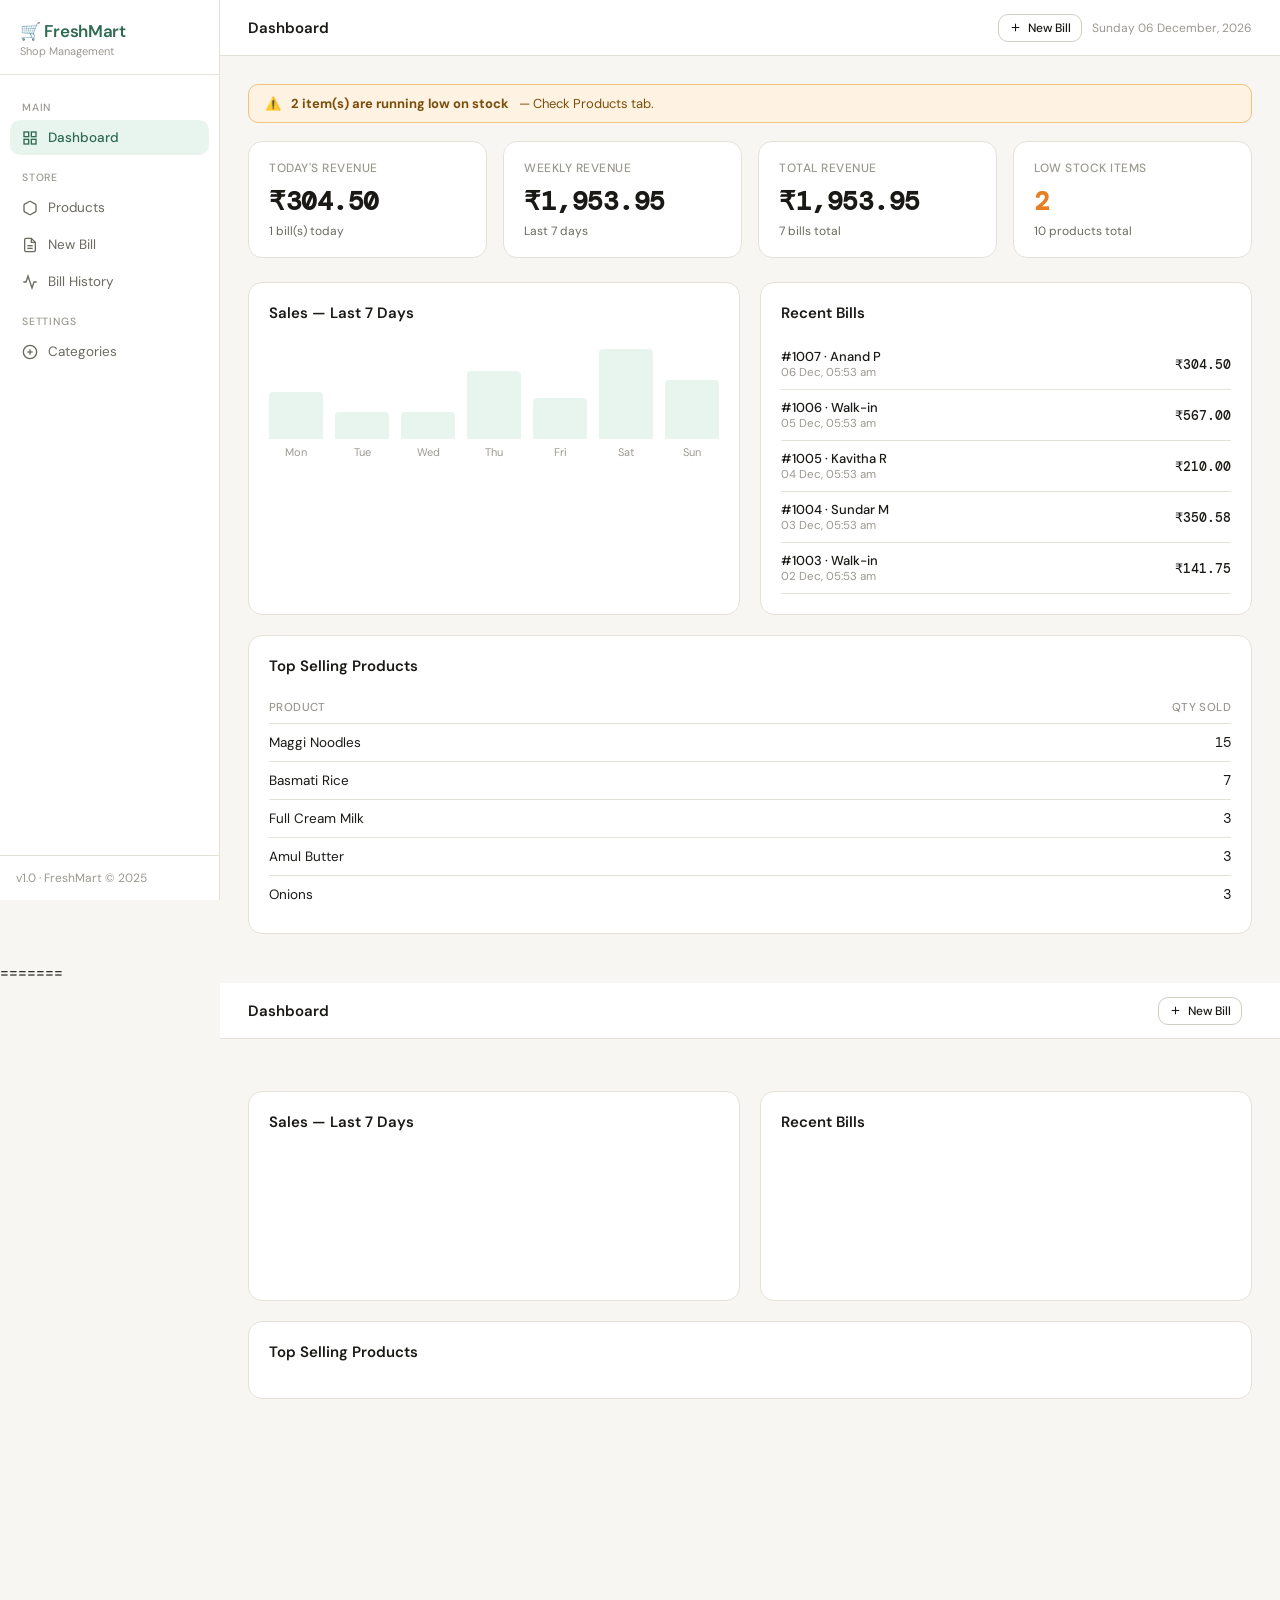
==== index.html @ 834dadc2 "change" ====
<!DOCTYPE html>
<html lang="en">
<head>

  <meta charset="UTF-8">
  <meta name="viewport" content="width=device-width, initial-scale=1.0">
  <title>FreshMart — Shop Manager</title>
  <link
    href="https://fonts.googleapis.com/css2?family=DM+Sans:wght@300;400;500;600&family=DM+Mono:wght@400;500&display=swap"
    rel="stylesheet">
  <link rel="stylesheet" href="style.css">
</head>

<body>
  <div class="app">

    <!-- SIDEBAR -->
    <aside class="sidebar">
      <div class="logo">
        <div class="logo-text">🛒 FreshMart</div>
        <div class="logo-sub">Shop Management</div>
      </div>
      <nav class="nav">
        <div class="nav-section">Main</div>
        <div class="nav-item active" onclick="navigate('dashboard')">
          <svg viewBox="0 0 24 24" fill="none" stroke="currentColor" stroke-width="2">
            <rect x="3" y="3" width="7" height="7" />
            <rect x="14" y="3" width="7" height="7" />
            <rect x="3" y="14" width="7" height="7" />
            <rect x="14" y="14" width="7" height="7" />
          </svg>
          Modified-Dashboard
        </div>
        <div class="nav-section">Store</div>
        <div class="nav-item" onclick="navigate('products')">
          <svg viewBox="0 0 24 24" fill="none" stroke="currentColor" stroke-width="2">
            <path
              d="M21 16V8a2 2 0 0 0-1-1.73l-7-4a2 2 0 0 0-2 0l-7 4A2 2 0 0 0 3 8v8a2 2 0 0 0 1 1.73l7 4a2 2 0 0 0 2 0l7-4A2 2 0 0 0 21 16z" />
          </svg>
          Products
          <span class="nav-badge" id="low-stock-count" style="display:none"></span>
        </div>
        <div class="nav-item" onclick="navigate('billing')">
          <svg viewBox="0 0 24 24" fill="none" stroke="currentColor" stroke-width="2">
            <path d="M14 2H6a2 2 0 0 0-2 2v16a2 2 0 0 0 2 2h12a2 2 0 0 0 2-2V8z" />
            <polyline points="14 2 14 8 20 8" />
            <line x1="16" y1="13" x2="8" y2="13" />
            <line x1="16" y1="17" x2="8" y2="17" />
          </svg>
          New Bill
        </div>
        <div class="nav-item" onclick="navigate('bills')">
          <svg viewBox="0 0 24 24" fill="none" stroke="currentColor" stroke-width="2">
            <polyline points="22 12 18 12 15 21 9 3 6 12 2 12" />
          </svg>
          Bill History
        </div>
        <div class="nav-section">Settings</div>
        <div class="nav-item" onclick="navigate('categories')">
          <svg viewBox="0 0 24 24" fill="none" stroke="currentColor" stroke-width="2">
            <circle cx="12" cy="12" r="10" />
            <line x1="12" y1="8" x2="12" y2="16" />
            <line x1="8" y1="12" x2="16" y2="12" />
          </svg>
          Categories
        </div>
      </nav>
      <div class="sidebar-footer">v1.0 · FreshMart &copy; 2025</div>
    </aside>

    <!-- MAIN -->
    <div class="main">
      <div class="topbar">
        <div class="topbar-title" id="page-title">Dashboard</div>
        <div class="topbar-actions">
          <button class="btn btn-outline btn-sm" onclick="navigate('billing')">
            <svg viewBox="0 0 24 24" fill="none" stroke="currentColor" stroke-width="2" style="width:13px;height:13px">
              <line x1="12" y1="5" x2="12" y2="19" />
              <line x1="5" y1="12" x2="19" y2="12" />
            </svg>
            New Bill
          </button>
          <span id="topbar-date" style="font-size:12px;color:var(--text3)"></span>
        </div>
      </div>

      <div class="content">

        <!-- DASHBOARD PAGE -->
        <div class="page active" id="page-dashboard">
          <div id="low-stock-alert" class="alert-bar" style="display:none">
            ⚠️ <strong id="low-stock-msg"></strong> — Check Products tab.
          </div>
          <div class="stats-grid" id="dashboard-stats"></div>
          <div class="two-col">
            <div class="card">
              <div class="section-header"><span class="section-title">Sales — Last 7 Days</span></div>
              <div class="bar-chart" id="sales-chart"></div>
              <div style="display:flex;gap:12px;margin-top:12px;flex-wrap:wrap" id="chart-labels"></div>
            </div>
            <div class="card">
              <div class="section-header"><span class="section-title">Recent Bills</span></div>
              <div id="recent-bills-list"></div>
            </div>
          </div>
          <div style="margin-top:20px">
            <div class="card">
              <div class="section-header"><span class="section-title">Top Selling Products</span></div>
              <div id="top-products-list"></div>
            </div>
          </div>
        </div>

        <!-- PRODUCTS PAGE -->
        <div class="page" id="page-products">
          <div class="section-header">
            <div style="display:flex;gap:10px;align-items:center;flex-wrap:wrap">
              <div class="search-bar">
                <svg class="search-icon" width="14" height="14" viewBox="0 0 24 24" fill="none" stroke="currentColor"
                  stroke-width="2">
                  <circle cx="11" cy="11" r="8" />
                  <line x1="21" y1="21" x2="16.65" y2="16.65" />
                </svg>
                <input class="form-input" style="width:220px;padding-left:34px" id="product-search"
                  placeholder="Search products…" oninput="renderProducts()">
              </div>
              <select class="form-input" style="width:160px" id="category-filter" onchange="renderProducts()">
                <option value="">All Categories</option>
              </select>
            </div>
            <button class="btn btn-primary" onclick="openModal('product-modal')">
              <svg viewBox="0 0 24 24" fill="none" stroke="currentColor" stroke-width="2">
                <line x1="12" y1="5" x2="12" y2="19" />
                <line x1="5" y1="12" x2="19" y2="12" />
              </svg>
              Add Product
            </button>
          </div>
          <div class="card" style="padding:0">
            <div class="table-wrap">
              <table>
                <thead>
                  <tr>
                    <th>Product</th>
                    <th>Category</th>
                    <th>Price</th>
                    <th>Stock</th>
                    <th>Unit</th>
                    <th>Status</th>
                    <th>Actions</th>
                  </tr>
                </thead>
                <tbody id="products-table"></tbody>
              </table>
            </div>
          </div>
        </div>

        <!-- BILLING PAGE -->
        <div class="page" id="page-billing">
          <div class="two-col" style="align-items:start">
            <div>
              <div class="card" style="margin-bottom:16px">
                <div class="section-title" style="margin-bottom:14px">Customer Info</div>
                <div class="form-row">
                  <div class="form-group">
                    <label class="form-label">Customer Name</label>
                    <input class="form-input" id="bill-customer" placeholder="Walk-in customer">
                  </div>
                  <div class="form-group">
                    <label class="form-label">Phone (optional)</label>
                    <input class="form-input" id="bill-phone" placeholder="9XXXXXXXXX">
                  </div>
                </div>
              </div>
              <div class="card">
                <div class="section-title" style="margin-bottom:14px">Add Items</div>
                <div class="form-row" style="margin-bottom:12px">
                  <div class="form-group" style="margin-bottom:0">
                    <label class="form-label">Product</label>
                    <select class="form-input" id="bill-product" onchange="setBillQtyMax()">
                      <option value="">Select product…</option>
                    </select>
                  </div>
                  <div class="form-group" style="margin-bottom:0">
                    <label class="form-label">Qty</label>
                    <input class="form-input" id="bill-qty" type="number" min="1" value="1">
                  </div>
                </div>
                <button class="btn btn-outline" style="width:100%" onclick="addBillItem()">+ Add to Bill</button>
              </div>
            </div>
            <div class="card" style="position:sticky;top:76px">
              <div class="section-title" style="margin-bottom:14px">Bill Summary</div>
              <div id="bill-items-list">
                <div class="empty-state" style="padding:20px">
                  <div>No items added yet</div>
                </div>
              </div>
              <div id="bill-totals" style="display:none">
                <div class="bill-total-row"><span>Subtotal</span><span id="bill-subtotal"
                    style="font-family:var(--mono)"></span></div>
                <div class="bill-total-row" style="align-items:center">
                  <span>Discount (%)</span>
                  <input type="number" class="form-input" id="bill-discount" style="width:80px;text-align:right"
                    value="0" min="0" max="100" oninput="updateBillTotals()">
                </div>
                <div class="bill-total-row"><span>Tax (GST 5%)</span><span id="bill-tax"
                    style="font-family:var(--mono)"></span></div>
                <div class="bill-total-row grand"><span>Total</span><span id="bill-grand"
                    style="font-family:var(--mono)"></span></div>
                <div style="display:flex;gap:10px;margin-top:16px">
                  <button class="btn btn-outline" style="flex:1" onclick="clearBill()">Clear</button>
                  <button class="btn btn-primary" style="flex:1" onclick="generateBill()">Generate Bill</button>
                </div>
              </div>
            </div>
          </div>
        </div>

        <!-- BILLS HISTORY PAGE -->
        <div class="page" id="page-bills">
          <div class="section-header">
            <div style="display:flex;gap:10px;align-items:center;flex-wrap:wrap">
              <div class="search-bar">
                <svg class="search-icon" width="14" height="14" viewBox="0 0 24 24" fill="none" stroke="currentColor"
                  stroke-width="2">
                  <circle cx="11" cy="11" r="8" />
                  <line x1="21" y1="21" x2="16.65" y2="16.65" />
                </svg>
                <input class="form-input" style="width:220px;padding-left:34px" id="bill-search"
                  placeholder="Search bills…" oninput="renderBills()">
              </div>
            </div>
            <span id="bills-total-display" style="font-size:13px;color:var(--text2)"></span>
          </div>
          <div class="card" style="padding:0">
            <div class="table-wrap">
              <table>
                <thead>
                  <tr>
                    <th>Bill #</th>
                    <th>Date</th>
                    <th>Customer</th>
                    <th>Items</th>
                    <th>Total</th>
                    <th>Actions</th>
                  </tr>
                </thead>
                <tbody id="bills-table"></tbody>
              </table>
            </div>
          </div>
        </div>

        <!-- CATEGORIES PAGE -->
        <div class="page" id="page-categories">
          <div class="section-header">
            <span class="section-title">Manage Categories</span>
            <button class="btn btn-primary" onclick="openModal('category-modal')">
              <svg viewBox="0 0 24 24" fill="none" stroke="currentColor" stroke-width="2">
                <line x1="12" y1="5" x2="12" y2="19" />
                <line x1="5" y1="12" x2="19" y2="12" />
              </svg>
              Add Category
            </button>
          </div>
          <div class="card" style="padding:0">
            <div class="table-wrap">
              <table>
                <thead>
                  <tr>
                    <th>Category Name</th>
                    <th>Products</th>
                    <th>Actions</th>
                  </tr>
                </thead>
                <tbody id="categories-table"></tbody>
              </table>
            </div>
          </div>
        </div>

      </div><!-- /content -->
    </div><!-- /main -->
  </div><!-- /app -->

  <!-- PRODUCT MODAL -->
  <div class="modal-overlay" id="product-modal">
    <div class="modal">
      <div class="modal-header">
        <div class="modal-title" id="product-modal-title">Add Product</div>
        <button class="modal-close" onclick="closeModal('product-modal')">&times;</button>
      </div>
      <div class="form-row">
        <div class="form-group">
          <label class="form-label">Product Name *</label>
          <input class="form-input" id="p-name" placeholder="e.g. Basmati Rice">
        </div>
        <div class="form-group">
          <label class="form-label">Category *</label>
          <select class="form-input" id="p-cat">
            <option value="">Select…</option>
          </select>
        </div>
      </div>
      <div class="form-row-3">
        <div class="form-group">
          <label class="form-label">Price (₹) *</label>
          <input class="form-input" id="p-price" type="number" min="0" step="0.01" placeholder="0.00">
        </div>
        <div class="form-group">
          <label class="form-label">Stock Qty *</label>
          <input class="form-input" id="p-stock" type="number" min="0" placeholder="0">
        </div>
        <div class="form-group">
          <label class="form-label">Unit</label>
          <select class="form-input" id="p-unit">
            <option>kg</option>
            <option>g</option>
            <option>L</option>
            <option>ml</option>
            <option>pcs</option>
            <option>pack</option>
            <option>dozen</option>
            <option>box</option>
          </select>
        </div>
      </div>
      <div class="form-row">
        <div class="form-group">
          <label class="form-label">Low Stock Alert (qty)</label>
          <input class="form-input" id="p-lowstock" type="number" min="0" value="5">
        </div>
        <div class="form-group">
          <label class="form-label">Barcode / SKU</label>
          <input class="form-input" id="p-sku" placeholder="optional">
        </div>
      </div>
      <div class="modal-footer">
        <button class="btn btn-outline" onclick="closeModal('product-modal')">Cancel</button>
        <button class="btn btn-primary" onclick="saveProduct()">Save Product</button>
      </div>
    </div>
  </div>

  <!-- CATEGORY MODAL -->
  <div class="modal-overlay" id="category-modal">
    <div class="modal" style="width:380px">
      <div class="modal-header">
        <div class="modal-title">Add Category</div>
        <button class="modal-close" onclick="closeModal('category-modal')">&times;</button>
      </div>
      <div class="form-group">
        <label class="form-label">Category Name *</label>
        <input class="form-input" id="cat-name" placeholder="e.g. Dairy & Eggs">
      </div>
      <div class="modal-footer">
        <button class="btn btn-outline" onclick="closeModal('category-modal')">Cancel</button>
        <button class="btn btn-primary" onclick="saveCategory()">Add Category</button>
      </div>
    </div>
  </div>

  <!-- BILL RECEIPT MODAL -->
  <div class="modal-overlay" id="receipt-modal">
    <div class="modal" style="width:480px">
      <div class="modal-header">
        <div class="modal-title">Bill Generated ✓</div>
        <button class="modal-close" onclick="closeModal('receipt-modal')">&times;</button>
      </div>
      <div id="receipt-content" class="receipt"></div>
      <div class="modal-footer">
        <button class="btn btn-outline" onclick="closeModal('receipt-modal')">Close</button>
        <button class="btn btn-primary" onclick="printBill()">🖨️ Print</button>
      </div>
    </div>
  </div>

  <!-- BILL DETAIL MODAL -->
  <div class="modal-overlay" id="bill-detail-modal">
    <div class="modal" style="width:480px">
      <div class="modal-header">
        <div class="modal-title" id="bill-detail-title">Bill Details</div>
        <button class="modal-close" onclick="closeModal('bill-detail-modal')">&times;</button>
      </div>
      <div id="bill-detail-content" class="receipt"></div>
      <div class="modal-footer">
        <button class="btn btn-outline" onclick="closeModal('bill-detail-modal')">Close</button>
        <button class="btn btn-primary" onclick="printBillDetail()">🖨️ Print</button>
      </div>
    </div>
  </div>

  <!-- TOAST -->
  <div class="toast" id="toast"></div>

  <script src="script.js"></script>
</body>

=======
</head>
<body>
<div class="app">

<!-- SIDEBAR -->
<aside class="sidebar">
  <div class="logo">
    <div class="logo-text">🛒 FreshMart</div>
    <div class="logo-sub">Shop Management</div>
  </div>
  <nav class="nav">
    <div class="nav-section">Main</div>
    <div class="nav-item active" onclick="navigate('dashboard')">
      <svg viewBox="0 0 24 24" fill="none" stroke="currentColor" stroke-width="2"><rect x="3" y="3" width="7" height="7"/><rect x="14" y="3" width="7" height="7"/><rect x="3" y="14" width="7" height="7"/><rect x="14" y="14" width="7" height="7"/></svg>
      Dashboard
    </div>
    <div class="nav-section">Store</div>
    <div class="nav-item" onclick="navigate('products')">
      <svg viewBox="0 0 24 24" fill="none" stroke="currentColor" stroke-width="2"><path d="M21 16V8a2 2 0 0 0-1-1.73l-7-4a2 2 0 0 0-2 0l-7 4A2 2 0 0 0 3 8v8a2 2 0 0 0 1 1.73l7 4a2 2 0 0 0 2 0l7-4A2 2 0 0 0 21 16z"/></svg>
      Products
      <span class="nav-badge" id="low-stock-count" style="display:none"></span>
    </div>
    <div class="nav-item" onclick="navigate('billing')">
      <svg viewBox="0 0 24 24" fill="none" stroke="currentColor" stroke-width="2"><path d="M14 2H6a2 2 0 0 0-2 2v16a2 2 0 0 0 2 2h12a2 2 0 0 0 2-2V8z"/><polyline points="14 2 14 8 20 8"/><line x1="16" y1="13" x2="8" y2="13"/><line x1="16" y1="17" x2="8" y2="17"/></svg>
      New Bill
    </div>
    <div class="nav-item" onclick="navigate('bills')">
      <svg viewBox="0 0 24 24" fill="none" stroke="currentColor" stroke-width="2"><polyline points="22 12 18 12 15 21 9 3 6 12 2 12"/></svg>
      Bill History
    </div>
    <div class="nav-section">Settings</div>
    <div class="nav-item" onclick="navigate('categories')">
      <svg viewBox="0 0 24 24" fill="none" stroke="currentColor" stroke-width="2"><circle cx="12" cy="12" r="10"/><line x1="12" y1="8" x2="12" y2="16"/><line x1="8" y1="12" x2="16" y2="12"/></svg>
      Categories
    </div>
  </nav>
  <div class="sidebar-footer">v1.0 · FreshMart &copy; 2025</div>
</aside>

<!-- MAIN -->
<div class="main">
  <div class="topbar">
    <div class="topbar-title" id="page-title">Dashboard</div>
    <div class="topbar-actions">
      <button class="btn btn-outline btn-sm" onclick="navigate('billing')">
        <svg viewBox="0 0 24 24" fill="none" stroke="currentColor" stroke-width="2" style="width:13px;height:13px"><line x1="12" y1="5" x2="12" y2="19"/><line x1="5" y1="12" x2="19" y2="12"/></svg>
        New Bill
      </button>
      <span id="topbar-date" style="font-size:12px;color:var(--text3)"></span>
    </div>
  </div>

  <div class="content">

    <!-- DASHBOARD PAGE -->
    <div class="page active" id="page-dashboard">
      <div id="low-stock-alert" class="alert-bar" style="display:none">
        ⚠️ <strong id="low-stock-msg"></strong> — Check Products tab.
      </div>
      <div class="stats-grid" id="dashboard-stats"></div>
      <div class="two-col">
        <div class="card">
          <div class="section-header"><span class="section-title">Sales — Last 7 Days</span></div>
          <div class="bar-chart" id="sales-chart"></div>
          <div style="display:flex;gap:12px;margin-top:12px;flex-wrap:wrap" id="chart-labels"></div>
        </div>
        <div class="card">
          <div class="section-header"><span class="section-title">Recent Bills</span></div>
          <div id="recent-bills-list"></div>
        </div>
      </div>
      <div style="margin-top:20px">
        <div class="card">
          <div class="section-header"><span class="section-title">Top Selling Products</span></div>
          <div id="top-products-list"></div>
        </div>
      </div>
    </div>

    <!-- PRODUCTS PAGE -->
    <div class="page" id="page-products">
      <div class="section-header">
        <div style="display:flex;gap:10px;align-items:center;flex-wrap:wrap">
          <div class="search-bar">
            <svg class="search-icon" width="14" height="14" viewBox="0 0 24 24" fill="none" stroke="currentColor" stroke-width="2"><circle cx="11" cy="11" r="8"/><line x1="21" y1="21" x2="16.65" y2="16.65"/></svg>
            <input class="form-input" style="width:220px;padding-left:34px" id="product-search" placeholder="Search products…" oninput="renderProducts()">
          </div>
          <select class="form-input" style="width:160px" id="category-filter" onchange="renderProducts()">
            <option value="">All Categories</option>
          </select>
        </div>
        <button class="btn btn-primary" onclick="openModal('product-modal')">
          <svg viewBox="0 0 24 24" fill="none" stroke="currentColor" stroke-width="2"><line x1="12" y1="5" x2="12" y2="19"/><line x1="5" y1="12" x2="19" y2="12"/></svg>
          Add Product
        </button>
      </div>
      <div class="card" style="padding:0">
        <div class="table-wrap">
          <table>
            <thead><tr>
              <th>Product</th><th>Category</th><th>Price</th><th>Stock</th><th>Unit</th><th>Status</th><th>Actions</th>
            </tr></thead>
            <tbody id="products-table"></tbody>
          </table>
        </div>
      </div>
    </div>

    <!-- BILLING PAGE -->
    <div class="page" id="page-billing">
      <div class="two-col" style="align-items:start">
        <div>
          <div class="card" style="margin-bottom:16px">
            <div class="section-title" style="margin-bottom:14px">Customer Info</div>
            <div class="form-row">
              <div class="form-group">
                <label class="form-label">Customer Name</label>
                <input class="form-input" id="bill-customer" placeholder="Walk-in customer">
              </div>
              <div class="form-group">
                <label class="form-label">Phone (optional)</label>
                <input class="form-input" id="bill-phone" placeholder="9XXXXXXXXX">
              </div>
            </div>
          </div>
          <div class="card">
            <div class="section-title" style="margin-bottom:14px">Add Items</div>
            <div class="form-row" style="margin-bottom:12px">
              <div class="form-group" style="margin-bottom:0">
                <label class="form-label">Product</label>
                <select class="form-input" id="bill-product" onchange="setBillQtyMax()">
                  <option value="">Select product…</option>
                </select>
              </div>
              <div class="form-group" style="margin-bottom:0">
                <label class="form-label">Qty</label>
                <input class="form-input" id="bill-qty" type="number" min="1" value="1">
              </div>
            </div>
            <button class="btn btn-outline" style="width:100%" onclick="addBillItem()">+ Add to Bill</button>
          </div>
        </div>
        <div class="card" style="position:sticky;top:76px">
          <div class="section-title" style="margin-bottom:14px">Bill Summary</div>
          <div id="bill-items-list">
            <div class="empty-state" style="padding:20px">
              <div>No items added yet</div>
            </div>
          </div>
          <div id="bill-totals" style="display:none">
            <div class="bill-total-row"><span>Subtotal</span><span id="bill-subtotal" style="font-family:var(--mono)"></span></div>
            <div class="bill-total-row" style="align-items:center">
              <span>Discount (%)</span>
              <input type="number" class="form-input" id="bill-discount" style="width:80px;text-align:right" value="0" min="0" max="100" oninput="updateBillTotals()">
            </div>
            <div class="bill-total-row"><span>Tax (GST 5%)</span><span id="bill-tax" style="font-family:var(--mono)"></span></div>
            <div class="bill-total-row grand"><span>Total</span><span id="bill-grand" style="font-family:var(--mono)"></span></div>
            <div style="display:flex;gap:10px;margin-top:16px">
              <button class="btn btn-outline" style="flex:1" onclick="clearBill()">Clear</button>
              <button class="btn btn-primary" style="flex:1" onclick="generateBill()">Generate Bill</button>
            </div>
          </div>
        </div>
      </div>
    </div>

    <!-- BILLS HISTORY PAGE -->
    <div class="page" id="page-bills">
      <div class="section-header">
        <div style="display:flex;gap:10px;align-items:center;flex-wrap:wrap">
          <div class="search-bar">
            <svg class="search-icon" width="14" height="14" viewBox="0 0 24 24" fill="none" stroke="currentColor" stroke-width="2"><circle cx="11" cy="11" r="8"/><line x1="21" y1="21" x2="16.65" y2="16.65"/></svg>
            <input class="form-input" style="width:220px;padding-left:34px" id="bill-search" placeholder="Search bills…" oninput="renderBills()">
          </div>
        </div>
        <span id="bills-total-display" style="font-size:13px;color:var(--text2)"></span>
      </div>
      <div class="card" style="padding:0">
        <div class="table-wrap">
          <table>
            <thead><tr>
              <th>Bill #</th><th>Date</th><th>Customer</th><th>Items</th><th>Total</th><th>Actions</th>
            </tr></thead>
            <tbody id="bills-table"></tbody>
          </table>
        </div>
      </div>
    </div>

    <!-- CATEGORIES PAGE -->
    <div class="page" id="page-categories">
      <div class="section-header">
        <span class="section-title">Manage Categories</span>
        <button class="btn btn-primary" onclick="openModal('category-modal')">
          <svg viewBox="0 0 24 24" fill="none" stroke="currentColor" stroke-width="2"><line x1="12" y1="5" x2="12" y2="19"/><line x1="5" y1="12" x2="19" y2="12"/></svg>
          Add Category
        </button>
      </div>
      <div class="card" style="padding:0">
        <div class="table-wrap">
          <table>
            <thead><tr><th>Category Name</th><th>Products</th><th>Actions</th></tr></thead>
            <tbody id="categories-table"></tbody>
          </table>
        </div>
      </div>
    </div>

  </div><!-- /content -->
</div><!-- /main -->
</div><!-- /app -->

<!-- PRODUCT MODAL -->
<div class="modal-overlay" id="product-modal">
  <div class="modal">
    <div class="modal-header">
      <div class="modal-title" id="product-modal-title">Add Product</div>
      <button class="modal-close" onclick="closeModal('product-modal')">&times;</button>
    </div>
    <div class="form-row">
      <div class="form-group">
        <label class="form-label">Product Name *</label>
        <input class="form-input" id="p-name" placeholder="e.g. Basmati Rice">
      </div>
      <div class="form-group">
        <label class="form-label">Category *</label>
        <select class="form-input" id="p-cat"><option value="">Select…</option></select>
      </div>
    </div>
    <div class="form-row-3">
      <div class="form-group">
        <label class="form-label">Price (₹) *</label>
        <input class="form-input" id="p-price" type="number" min="0" step="0.01" placeholder="0.00">
      </div>
      <div class="form-group">
        <label class="form-label">Stock Qty *</label>
        <input class="form-input" id="p-stock" type="number" min="0" placeholder="0">
      </div>
      <div class="form-group">
        <label class="form-label">Unit</label>
        <select class="form-input" id="p-unit">
          <option>kg</option><option>g</option><option>L</option><option>ml</option><option>pcs</option><option>pack</option><option>dozen</option><option>box</option>
        </select>
      </div>
    </div>
    <div class="form-row">
      <div class="form-group">
        <label class="form-label">Low Stock Alert (qty)</label>
        <input class="form-input" id="p-lowstock" type="number" min="0" value="5">
      </div>
      <div class="form-group">
        <label class="form-label">Barcode / SKU</label>
        <input class="form-input" id="p-sku" placeholder="optional">
      </div>
    </div>
    <div class="modal-footer">
      <button class="btn btn-outline" onclick="closeModal('product-modal')">Cancel</button>
      <button class="btn btn-primary" onclick="saveProduct()">Save Product</button>
    </div>
  </div>
</div>

<!-- CATEGORY MODAL -->
<div class="modal-overlay" id="category-modal">
  <div class="modal" style="width:380px">
    <div class="modal-header">
      <div class="modal-title">Add Category</div>
      <button class="modal-close" onclick="closeModal('category-modal')">&times;</button>
    </div>
    <div class="form-group">
      <label class="form-label">Category Name *</label>
      <input class="form-input" id="cat-name" placeholder="e.g. Dairy & Eggs">
    </div>
    <div class="modal-footer">
      <button class="btn btn-outline" onclick="closeModal('category-modal')">Cancel</button>
      <button class="btn btn-primary" onclick="saveCategory()">Add Category</button>
    </div>
  </div>
</div>

<!-- BILL RECEIPT MODAL -->
<div class="modal-overlay" id="receipt-modal">
  <div class="modal" style="width:480px">
    <div class="modal-header">
      <div class="modal-title">Bill Generated ✓</div>
      <button class="modal-close" onclick="closeModal('receipt-modal')">&times;</button>
    </div>
    <div id="receipt-content" class="receipt"></div>
    <div class="modal-footer">
      <button class="btn btn-outline" onclick="closeModal('receipt-modal')">Close</button>
      <button class="btn btn-primary" onclick="printBill()">🖨️ Print</button>
    </div>
  </div>
</div>

<!-- BILL DETAIL MODAL -->
<div class="modal-overlay" id="bill-detail-modal">
  <div class="modal" style="width:480px">
    <div class="modal-header">
      <div class="modal-title" id="bill-detail-title">Bill Details</div>
      <button class="modal-close" onclick="closeModal('bill-detail-modal')">&times;</button>
    </div>
    <div id="bill-detail-content" class="receipt"></div>
    <div class="modal-footer">
      <button class="btn btn-outline" onclick="closeModal('bill-detail-modal')">Close</button>
      <button class="btn btn-primary" onclick="printBillDetail()">🖨️ Print</button>
    </div>
  </div>
</div>

<!-- TOAST -->
<div class="toast" id="toast"></div>
<script src="script.js"></script>
</body>
</html>
---- style.css ----
*,
  *::before,
  *::after {
      box-sizing: border-box;
      margin: 0;
      padding: 0;
  }

  :root {
      --bg: #f7f6f3;
      --surface: #ffffff;
      --surface2: #f0efe9;
      --border: #e4e2d8;
      --border2: #d0cec2;
      --text: #1a1916;
      --text2: #6b6960;
      --text3: #9b9890;
      --accent: #2d6a4f;
      --accent-light: #e8f5ee;
      --accent-hover: #1b4332;
      --danger: #c0392b;
      --danger-light: #fdecea;
      --warn: #e67e22;
      --warn-light: #fef3e2;
      --info: #2471a3;
      --info-light: #eaf4fb;
      --font: 'DM Sans', sans-serif;
      --mono: 'DM Mono', monospace;
      --radius: 10px;
      --radius-lg: 14px;
      --shadow: 0 1px 3px rgba(0, 0, 0, 0.06), 0 1px 2px rgba(0, 0, 0, 0.04);
      --shadow-md: 0 4px 12px rgba(0, 0, 0, 0.08);
  }

  body {
      font-family: var(--font);
      background: var(--bg);
      color: var(--text);
      min-height: 100vh;
  }

  /* LAYOUT */
  .app {
      display: flex;
      min-height: 100vh;
  }

  .sidebar {
      width: 220px;
      background: var(--surface);
      border-right: 1px solid var(--border);
      display: flex;
      flex-direction: column;
      position: fixed;
      top: 0;
      left: 0;
      height: 100vh;
      z-index: 100;
  }

  .main {
      margin-left: 220px;
      flex: 1;
      display: flex;
      flex-direction: column;
      min-height: 100vh;
  }

  /* SIDEBAR */
  .logo {
      padding: 20px 20px 16px;
      border-bottom: 1px solid var(--border);
  }

  .logo-text {
      font-size: 17px;
      font-weight: 600;
      color: var(--accent);
      letter-spacing: -0.3px;
  }

  .logo-sub {
      font-size: 11px;
      color: var(--text3);
      margin-top: 2px;
  }

  .nav {
      padding: 12px 10px;
      flex: 1;
  }

  .nav-item {
      display: flex;
      align-items: center;
      gap: 10px;
      padding: 9px 12px;
      border-radius: var(--radius);
      cursor: pointer;
      font-size: 13.5px;
      color: var(--text2);
      margin-bottom: 2px;
      transition: all 0.15s;
  }

  .nav-item:hover {
      background: var(--bg);
      color: var(--text);
  }

  .nav-item.active {
      background: var(--accent-light);
      color: var(--accent);
      font-weight: 500;
  }

  .nav-item svg {
      width: 16px;
      height: 16px;
      flex-shrink: 0;
  }

  .nav-section {
      font-size: 10.5px;
      text-transform: uppercase;
      letter-spacing: 0.8px;
      color: var(--text3);
      font-weight: 500;
      padding: 14px 12px 6px;
  }

  .sidebar-footer {
      padding: 14px 16px;
      border-top: 1px solid var(--border);
      font-size: 12px;
      color: var(--text3);
  }

  /* TOPBAR */
  .topbar {
      background: var(--surface);
      border-bottom: 1px solid var(--border);
      padding: 0 28px;
      height: 56px;
      display: flex;
      align-items: center;
      justify-content: space-between;
      position: sticky;
      top: 0;
      z-index: 50;
  }

  .topbar-title {
      font-size: 15px;
      font-weight: 600;
  }

  .topbar-actions {
      display: flex;
      align-items: center;
      gap: 10px;
  }

  /* BUTTONS */
  .btn {
      display: inline-flex;
      align-items: center;
      gap: 6px;
      padding: 8px 14px;
      border-radius: var(--radius);
      font-family: var(--font);
      font-size: 13px;
      font-weight: 500;
      cursor: pointer;
      transition: all 0.15s;
      border: 1px solid transparent;
  }

  .btn-primary {
      background: var(--accent);
      color: #fff;
      border-color: var(--accent);
  }

  .btn-primary:hover {
      background: var(--accent-hover);
  }

  .btn-outline {
      background: transparent;
      color: var(--text);
      border-color: var(--border2);
  }

  .btn-outline:hover {
      background: var(--bg);
  }

  .btn-danger {
      background: var(--danger);
      color: #fff;
      border-color: var(--danger);
  }

  .btn-sm {
      padding: 5px 10px;
      font-size: 12px;
  }

  .btn svg {
      width: 14px;
      height: 14px;
  }

  /* CONTENT */
  .content {
      padding: 28px;
      flex: 1;
  }

  .page {
      display: none;
  }

  .page.active {
      display: block;
  }

  /* CARDS */
  .card {
      background: var(--surface);
      border: 1px solid var(--border);
      border-radius: var(--radius-lg);
      padding: 20px;
  }

  .card-sm {
      padding: 16px 18px;
  }

  /* STATS GRID */
  .stats-grid {
      display: grid;
      grid-template-columns: repeat(4, 1fr);
      gap: 16px;
      margin-bottom: 24px;
  }

  .stat-card {
      background: var(--surface);
      border: 1px solid var(--border);
      border-radius: var(--radius-lg);
      padding: 18px 20px;
  }

  .stat-label {
      font-size: 12px;
      color: var(--text3);
      text-transform: uppercase;
      letter-spacing: 0.5px;
      font-weight: 500;
      margin-bottom: 8px;
  }

  .stat-value {
      font-size: 26px;
      font-weight: 600;
      color: var(--text);
      font-family: var(--mono);
      letter-spacing: -0.5px;
  }

  .stat-sub {
      font-size: 12px;
      color: var(--text2);
      margin-top: 5px;
  }

  .stat-up {
      color: var(--accent);
  }

  .stat-down {
      color: var(--danger);
  }

  /* TABLES */
  .table-wrap {
      overflow-x: auto;
  }

  table {
      width: 100%;
      border-collapse: collapse;
      font-size: 13.5px;
  }

  thead th {
      text-align: left;
      padding: 10px 14px;
      font-size: 11.5px;
      color: var(--text3);
      text-transform: uppercase;
      letter-spacing: 0.5px;
      font-weight: 500;
      border-bottom: 1px solid var(--border);
      white-space: nowrap;
  }

  tbody td {
      padding: 11px 14px;
      border-bottom: 1px solid var(--border);
      vertical-align: middle;
  }

  tbody tr:last-child td {
      border-bottom: none;
  }

  tbody tr:hover {
      background: var(--bg);
  }

  /* BADGES */
  .badge {
      display: inline-block;
      padding: 3px 9px;
      border-radius: 20px;
      font-size: 11.5px;
      font-weight: 500;
  }

  .badge-green {
      background: var(--accent-light);
      color: var(--accent);
  }

  .badge-red {
      background: var(--danger-light);
      color: var(--danger);
  }

  .badge-orange {
      background: var(--warn-light);
      color: var(--warn);
  }

  .badge-blue {
      background: var(--info-light);
      color: var(--info);
  }

  /* FORMS */
  .form-group {
      margin-bottom: 16px;
  }

  .form-label {
      display: block;
      font-size: 12.5px;
      font-weight: 500;
      color: var(--text2);
      margin-bottom: 5px;
  }

  .form-input {
      width: 100%;
      padding: 9px 12px;
      border: 1px solid var(--border2);
      border-radius: var(--radius);
      font-family: var(--font);
      font-size: 13.5px;
      color: var(--text);
      background: var(--surface);
      outline: none;
      transition: border-color 0.15s;
  }

  .form-input:focus {
      border-color: var(--accent);
  }

  select.form-input {
      cursor: pointer;
  }

  .form-row {
      display: grid;
      grid-template-columns: 1fr 1fr;
      gap: 14px;
  }

  .form-row-3 {
      display: grid;
      grid-template-columns: 1fr 1fr 1fr;
      gap: 14px;
  }

  /* MODAL */
  .modal-overlay {
      display: none;
      position: fixed;
      inset: 0;
      background: rgba(0, 0, 0, 0.35);
      z-index: 200;
      align-items: center;
      justify-content: center;
  }

  .modal-overlay.open {
      display: flex;
  }

  .modal {
      background: var(--surface);
      border-radius: var(--radius-lg);
      padding: 26px 28px;
      width: 520px;
      max-width: calc(100vw - 32px);
      max-height: 90vh;
      overflow-y: auto;
      box-shadow: var(--shadow-md);
  }

  .modal-header {
      display: flex;
      align-items: center;
      justify-content: space-between;
      margin-bottom: 20px;
  }

  .modal-title {
      font-size: 16px;
      font-weight: 600;
  }

  .modal-close {
      background: none;
      border: none;
      font-size: 20px;
      cursor: pointer;
      color: var(--text3);
      line-height: 1;
      padding: 2px 6px;
      border-radius: 6px;
  }

  .modal-close:hover {
      background: var(--bg);
      color: var(--text);
  }

  .modal-footer {
      display: flex;
      justify-content: flex-end;
      gap: 10px;
      margin-top: 22px;
      padding-top: 18px;
      border-top: 1px solid var(--border);
  }

  /* SEARCH */
  .search-bar {
      position: relative;
  }

  .search-bar input {
      padding-left: 34px;
  }

  .search-icon {
      position: absolute;
      left: 10px;
      top: 50%;
      transform: translateY(-50%);
      color: var(--text3);
      pointer-events: none;
  }

  /* SECTION HEADER */
  .section-header {
      display: flex;
      align-items: center;
      justify-content: space-between;
      margin-bottom: 16px;
  }

  .section-title {
      font-size: 15px;
      font-weight: 600;
  }

  /* GRID */
  .two-col {
      display: grid;
      grid-template-columns: 1fr 1fr;
      gap: 20px;
  }

  .three-col {
      display: grid;
      grid-template-columns: 1fr 1fr 1fr;
      gap: 20px;
  }

  /* BILLING */
  .bill-item-row {
      display: grid;
      grid-template-columns: 2fr 80px 100px 36px;
      gap: 10px;
      align-items: center;
      margin-bottom: 10px;
  }

  .bill-total-row {
      display: flex;
      justify-content: space-between;
      padding: 10px 0;
      border-top: 1px solid var(--border);
      font-size: 14px;
  }

  .bill-total-row.grand {
      font-weight: 600;
      font-size: 16px;
      border-top: 2px solid var(--border2);
      margin-top: 4px;
  }

  /* CHART BAR */
  .bar-chart {
      display: flex;
      align-items: flex-end;
      gap: 12px;
      height: 120px;
      padding-top: 10px;
  }

  .bar-wrap {
      flex: 1;
      display: flex;
      flex-direction: column;
      align-items: center;
      gap: 6px;
      height: 100%;
      justify-content: flex-end;
  }

  .bar {
      width: 100%;
      background: var(--accent-light);
      border-radius: 4px 4px 0 0;
      transition: height 0.4s ease;
      min-height: 4px;
      position: relative;
      cursor: pointer;
  }

  .bar:hover {
      background: var(--accent);
  }

  .bar-label {
      font-size: 11px;
      color: var(--text3);
  }

  .bar-val {
      font-size: 10.5px;
      color: var(--text2);
      font-family: var(--mono);
  }

  /* TOAST */
  .toast {
      position: fixed;
      bottom: 24px;
      right: 24px;
      background: var(--text);
      color: var(--surface);
      padding: 12px 18px;
      border-radius: var(--radius);
      font-size: 13px;
      font-weight: 500;
      z-index: 999;
      transform: translateY(80px);
      opacity: 0;
      transition: all 0.3s ease;
      pointer-events: none;
  }

  .toast.show {
      transform: translateY(0);
      opacity: 1;
  }

  /* LOW STOCK ALERT */
  .alert-bar {
      background: var(--warn-light);
      border: 1px solid #f0c27c;
      border-radius: var(--radius);
      padding: 10px 16px;
      display: flex;
      align-items: center;
      gap: 10px;
      font-size: 13px;
      color: #7a4d0a;
      margin-bottom: 18px;
  }

  /* RECEIPT PREVIEW */
  .receipt {
      font-family: var(--mono);
      font-size: 12.5px;
      line-height: 1.8;
      background: var(--bg);
      border: 1px dashed var(--border2);
      border-radius: var(--radius);
      padding: 18px;
      color: var(--text);
  }

  .receipt-divider {
      border-top: 1px dashed var(--border2);
      margin: 8px 0;
  }

  /* NAV BADGE */
  .nav-badge {
      margin-left: auto;
      background: var(--danger-light);
      color: var(--danger);
      font-size: 10px;
      font-weight: 600;
      padding: 2px 6px;
      border-radius: 10px;
  }

  .empty-state {
      text-align: center;
      padding: 40px 20px;
      color: var(--text3);
      font-size: 14px;
  }

  .empty-state svg {
      margin-bottom: 12px;
      opacity: 0.4;
  }

  @media (max-width: 900px) {
      .stats-grid {
          grid-template-columns: repeat(2, 1fr);
      }

      .two-col,
      .three-col {
          grid-template-columns: 1fr;
      }
  }
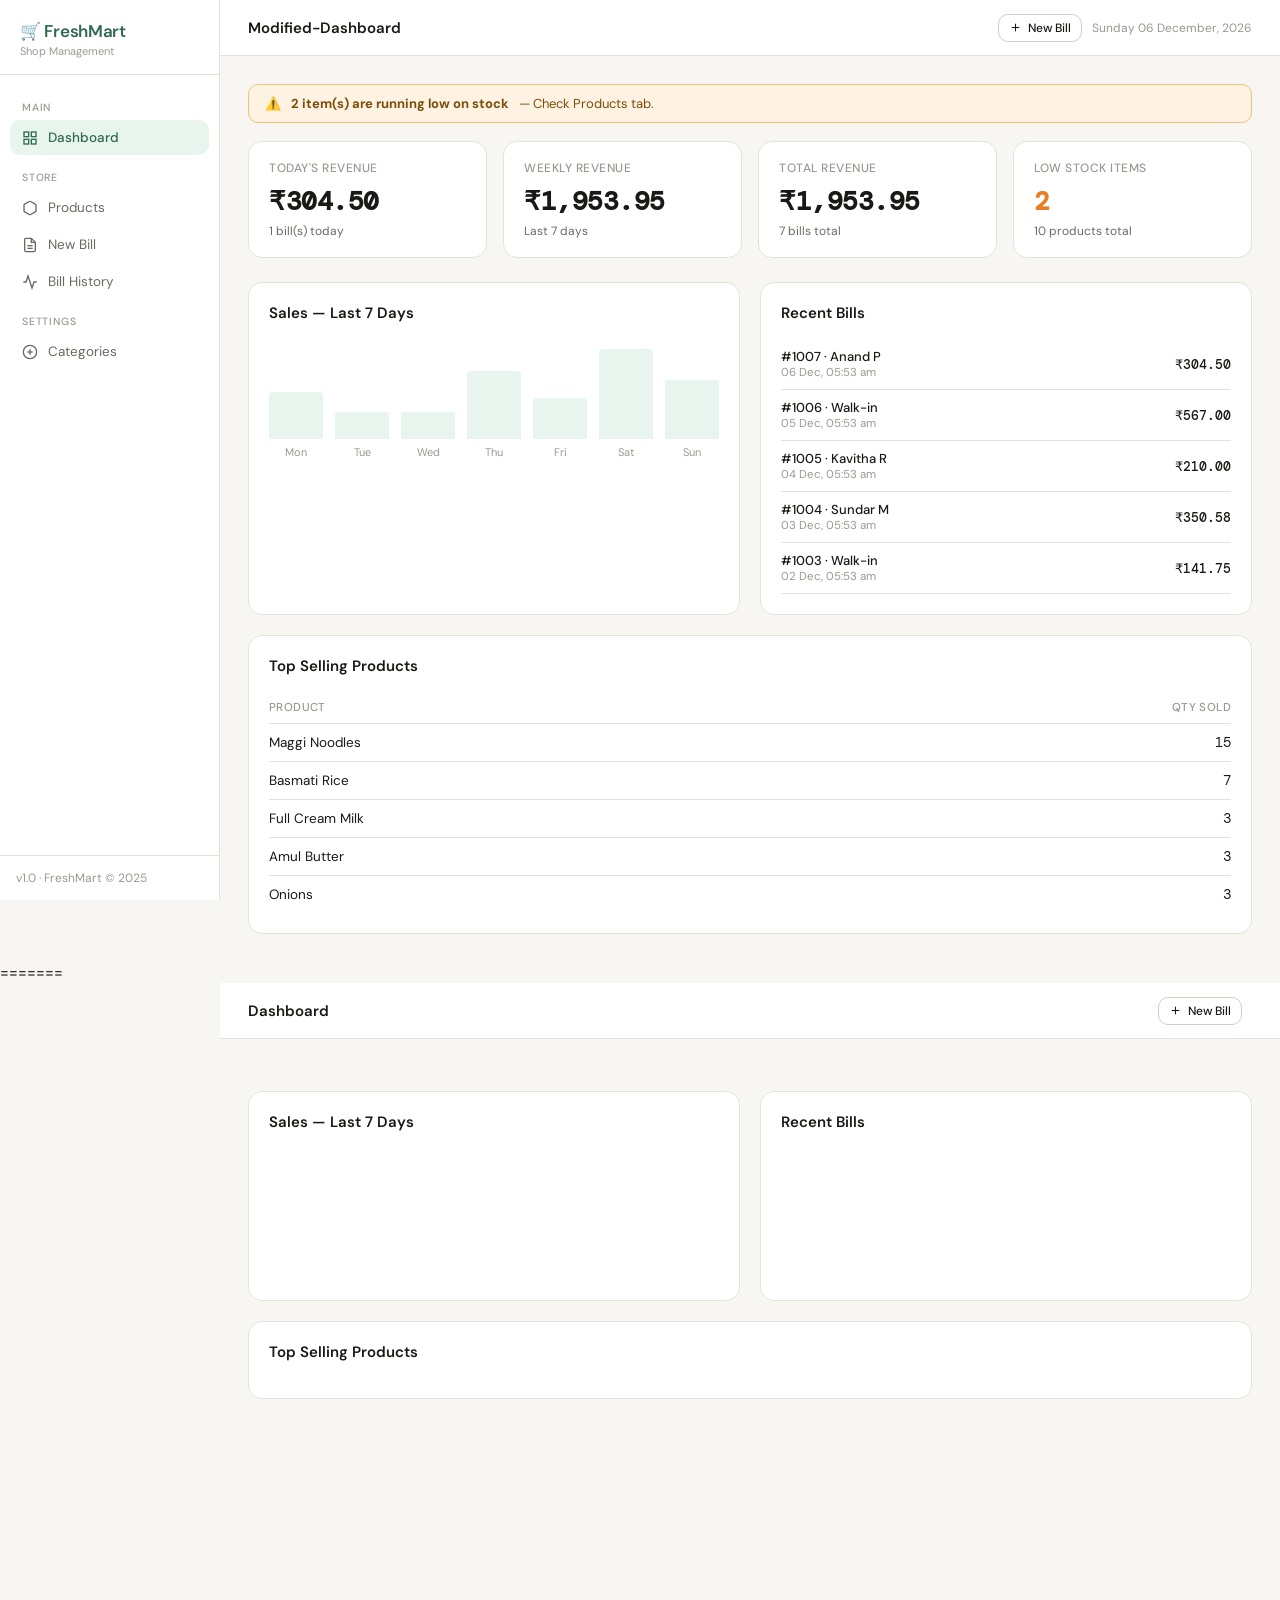
==== commit 7fcc89e1: "change" ====
--- a/index.html
+++ b/index.html
@@ -29,7 +29,7 @@
             <rect x="3" y="14" width="7" height="7" />
             <rect x="14" y="14" width="7" height="7" />
           </svg>
-          Modified-Dashboard
+          Dashboard
         </div>
         <div class="nav-section">Store</div>
         <div class="nav-item" onclick="navigate('products')">
@@ -71,7 +71,7 @@
     <!-- MAIN -->
     <div class="main">
       <div class="topbar">
-        <div class="topbar-title" id="page-title">Dashboard</div>
+        <div class="topbar-title" id="page-title">Modified-Dashboard</div>
         <div class="topbar-actions">
           <button class="btn btn-outline btn-sm" onclick="navigate('billing')">
             <svg viewBox="0 0 24 24" fill="none" stroke="currentColor" stroke-width="2" style="width:13px;height:13px">
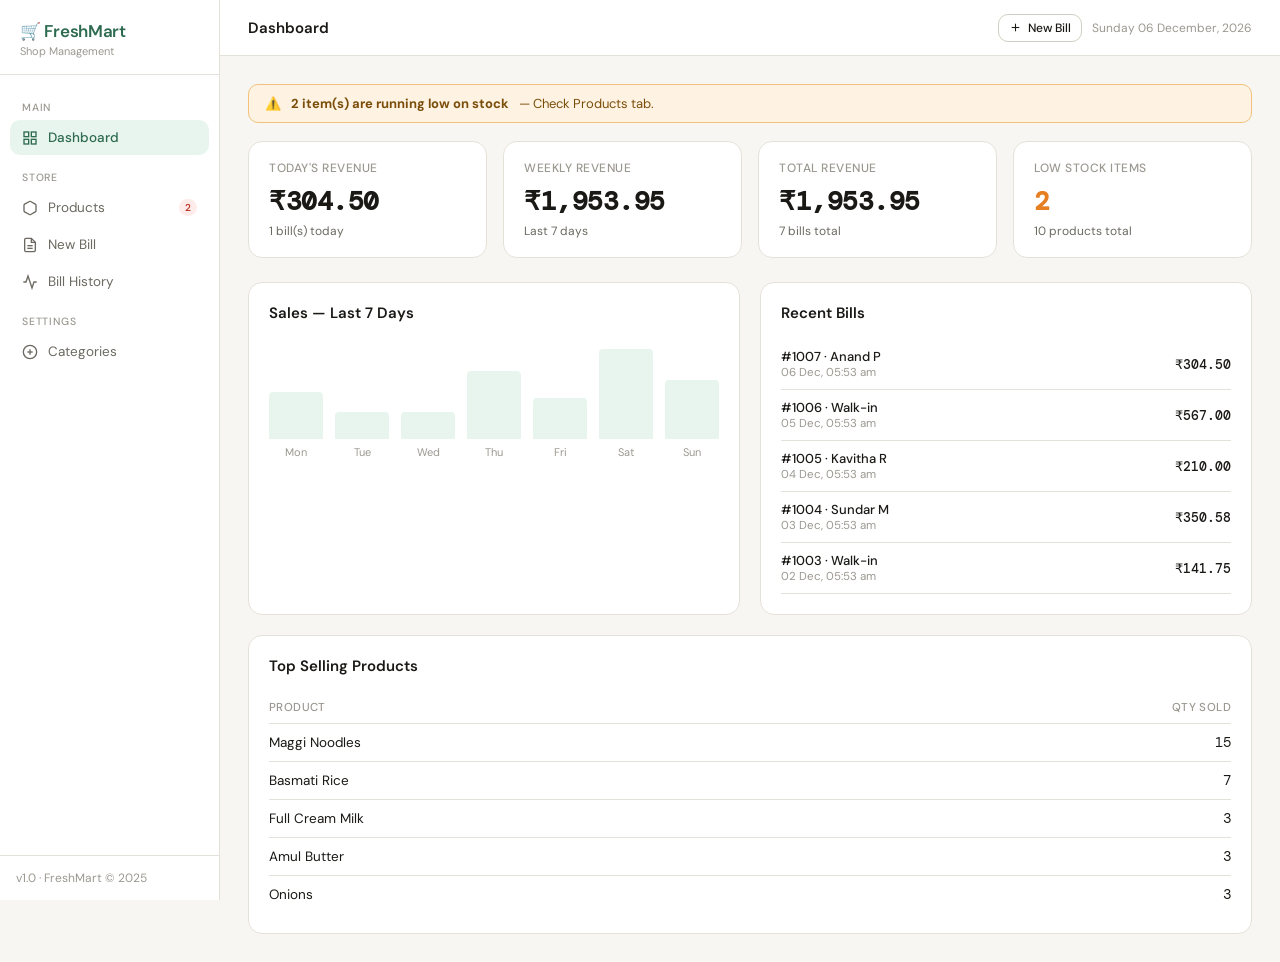
==== commit 29e03eb2: "f" ====
--- a/index.html
+++ b/index.html
@@ -1,404 +1,173 @@
 <!DOCTYPE html>
 <html lang="en">
 <head>
-
-  <meta charset="UTF-8">
-  <meta name="viewport" content="width=device-width, initial-scale=1.0">
-  <title>FreshMart — Shop Manager</title>
-  <link
-    href="https://fonts.googleapis.com/css2?family=DM+Sans:wght@300;400;500;600&family=DM+Mono:wght@400;500&display=swap"
-    rel="stylesheet">
-  <link rel="stylesheet" href="style.css">
-</head>
-
-<body>
-  <div class="app">
-
-    <!-- SIDEBAR -->
-    <aside class="sidebar">
-      <div class="logo">
-        <div class="logo-text">🛒 FreshMart</div>
-        <div class="logo-sub">Shop Management</div>
-      </div>
-      <nav class="nav">
-        <div class="nav-section">Main</div>
-        <div class="nav-item active" onclick="navigate('dashboard')">
-          <svg viewBox="0 0 24 24" fill="none" stroke="currentColor" stroke-width="2">
-            <rect x="3" y="3" width="7" height="7" />
-            <rect x="14" y="3" width="7" height="7" />
-            <rect x="3" y="14" width="7" height="7" />
-            <rect x="14" y="14" width="7" height="7" />
-          </svg>
-          Dashboard
-        </div>
-        <div class="nav-section">Store</div>
-        <div class="nav-item" onclick="navigate('products')">
-          <svg viewBox="0 0 24 24" fill="none" stroke="currentColor" stroke-width="2">
-            <path
-              d="M21 16V8a2 2 0 0 0-1-1.73l-7-4a2 2 0 0 0-2 0l-7 4A2 2 0 0 0 3 8v8a2 2 0 0 0 1 1.73l7 4a2 2 0 0 0 2 0l7-4A2 2 0 0 0 21 16z" />
-          </svg>
-          Products
-          <span class="nav-badge" id="low-stock-count" style="display:none"></span>
-        </div>
-        <div class="nav-item" onclick="navigate('billing')">
-          <svg viewBox="0 0 24 24" fill="none" stroke="currentColor" stroke-width="2">
-            <path d="M14 2H6a2 2 0 0 0-2 2v16a2 2 0 0 0 2 2h12a2 2 0 0 0 2-2V8z" />
-            <polyline points="14 2 14 8 20 8" />
-            <line x1="16" y1="13" x2="8" y2="13" />
-            <line x1="16" y1="17" x2="8" y2="17" />
-          </svg>
-          New Bill
-        </div>
-        <div class="nav-item" onclick="navigate('bills')">
-          <svg viewBox="0 0 24 24" fill="none" stroke="currentColor" stroke-width="2">
-            <polyline points="22 12 18 12 15 21 9 3 6 12 2 12" />
-          </svg>
-          Bill History
-        </div>
-        <div class="nav-section">Settings</div>
-        <div class="nav-item" onclick="navigate('categories')">
-          <svg viewBox="0 0 24 24" fill="none" stroke="currentColor" stroke-width="2">
-            <circle cx="12" cy="12" r="10" />
-            <line x1="12" y1="8" x2="12" y2="16" />
-            <line x1="8" y1="12" x2="16" y2="12" />
-          </svg>
-          Categories
-        </div>
-      </nav>
-      <div class="sidebar-footer">v1.0 · FreshMart &copy; 2025</div>
-    </aside>
-
-    <!-- MAIN -->
-    <div class="main">
-      <div class="topbar">
-        <div class="topbar-title" id="page-title">Modified-Dashboard</div>
-        <div class="topbar-actions">
-          <button class="btn btn-outline btn-sm" onclick="navigate('billing')">
-            <svg viewBox="0 0 24 24" fill="none" stroke="currentColor" stroke-width="2" style="width:13px;height:13px">
-              <line x1="12" y1="5" x2="12" y2="19" />
-              <line x1="5" y1="12" x2="19" y2="12" />
-            </svg>
-            New Bill
-          </button>
-          <span id="topbar-date" style="font-size:12px;color:var(--text3)"></span>
-        </div>
-      </div>
-
-      <div class="content">
-
-        <!-- DASHBOARD PAGE -->
-        <div class="page active" id="page-dashboard">
-          <div id="low-stock-alert" class="alert-bar" style="display:none">
-            ⚠️ <strong id="low-stock-msg"></strong> — Check Products tab.
-          </div>
-          <div class="stats-grid" id="dashboard-stats"></div>
-          <div class="two-col">
-            <div class="card">
-              <div class="section-header"><span class="section-title">Sales — Last 7 Days</span></div>
-              <div class="bar-chart" id="sales-chart"></div>
-              <div style="display:flex;gap:12px;margin-top:12px;flex-wrap:wrap" id="chart-labels"></div>
-            </div>
-            <div class="card">
-              <div class="section-header"><span class="section-title">Recent Bills</span></div>
-              <div id="recent-bills-list"></div>
-            </div>
-          </div>
-          <div style="margin-top:20px">
-            <div class="card">
-              <div class="section-header"><span class="section-title">Top Selling Products</span></div>
-              <div id="top-products-list"></div>
-            </div>
-          </div>
-        </div>
-
-        <!-- PRODUCTS PAGE -->
-        <div class="page" id="page-products">
-          <div class="section-header">
-            <div style="display:flex;gap:10px;align-items:center;flex-wrap:wrap">
-              <div class="search-bar">
-                <svg class="search-icon" width="14" height="14" viewBox="0 0 24 24" fill="none" stroke="currentColor"
-                  stroke-width="2">
-                  <circle cx="11" cy="11" r="8" />
-                  <line x1="21" y1="21" x2="16.65" y2="16.65" />
-                </svg>
-                <input class="form-input" style="width:220px;padding-left:34px" id="product-search"
-                  placeholder="Search products…" oninput="renderProducts()">
-              </div>
-              <select class="form-input" style="width:160px" id="category-filter" onchange="renderProducts()">
-                <option value="">All Categories</option>
-              </select>
-            </div>
-            <button class="btn btn-primary" onclick="openModal('product-modal')">
-              <svg viewBox="0 0 24 24" fill="none" stroke="currentColor" stroke-width="2">
-                <line x1="12" y1="5" x2="12" y2="19" />
-                <line x1="5" y1="12" x2="19" y2="12" />
-              </svg>
-              Add Product
-            </button>
-          </div>
-          <div class="card" style="padding:0">
-            <div class="table-wrap">
-              <table>
-                <thead>
-                  <tr>
-                    <th>Product</th>
-                    <th>Category</th>
-                    <th>Price</th>
-                    <th>Stock</th>
-                    <th>Unit</th>
-                    <th>Status</th>
-                    <th>Actions</th>
-                  </tr>
-                </thead>
-                <tbody id="products-table"></tbody>
-              </table>
-            </div>
-          </div>
-        </div>
-
-        <!-- BILLING PAGE -->
-        <div class="page" id="page-billing">
-          <div class="two-col" style="align-items:start">
-            <div>
-              <div class="card" style="margin-bottom:16px">
-                <div class="section-title" style="margin-bottom:14px">Customer Info</div>
-                <div class="form-row">
-                  <div class="form-group">
-                    <label class="form-label">Customer Name</label>
-                    <input class="form-input" id="bill-customer" placeholder="Walk-in customer">
-                  </div>
-                  <div class="form-group">
-                    <label class="form-label">Phone (optional)</label>
-                    <input class="form-input" id="bill-phone" placeholder="9XXXXXXXXX">
-                  </div>
-                </div>
-              </div>
-              <div class="card">
-                <div class="section-title" style="margin-bottom:14px">Add Items</div>
-                <div class="form-row" style="margin-bottom:12px">
-                  <div class="form-group" style="margin-bottom:0">
-                    <label class="form-label">Product</label>
-                    <select class="form-input" id="bill-product" onchange="setBillQtyMax()">
-                      <option value="">Select product…</option>
-                    </select>
-                  </div>
-                  <div class="form-group" style="margin-bottom:0">
-                    <label class="form-label">Qty</label>
-                    <input class="form-input" id="bill-qty" type="number" min="1" value="1">
-                  </div>
-                </div>
-                <button class="btn btn-outline" style="width:100%" onclick="addBillItem()">+ Add to Bill</button>
-              </div>
-            </div>
-            <div class="card" style="position:sticky;top:76px">
-              <div class="section-title" style="margin-bottom:14px">Bill Summary</div>
-              <div id="bill-items-list">
-                <div class="empty-state" style="padding:20px">
-                  <div>No items added yet</div>
-                </div>
-              </div>
-              <div id="bill-totals" style="display:none">
-                <div class="bill-total-row"><span>Subtotal</span><span id="bill-subtotal"
-                    style="font-family:var(--mono)"></span></div>
-                <div class="bill-total-row" style="align-items:center">
-                  <span>Discount (%)</span>
-                  <input type="number" class="form-input" id="bill-discount" style="width:80px;text-align:right"
-                    value="0" min="0" max="100" oninput="updateBillTotals()">
-                </div>
-                <div class="bill-total-row"><span>Tax (GST 5%)</span><span id="bill-tax"
-                    style="font-family:var(--mono)"></span></div>
-                <div class="bill-total-row grand"><span>Total</span><span id="bill-grand"
-                    style="font-family:var(--mono)"></span></div>
-                <div style="display:flex;gap:10px;margin-top:16px">
-                  <button class="btn btn-outline" style="flex:1" onclick="clearBill()">Clear</button>
-                  <button class="btn btn-primary" style="flex:1" onclick="generateBill()">Generate Bill</button>
-                </div>
-              </div>
-            </div>
-          </div>
-        </div>
-
-        <!-- BILLS HISTORY PAGE -->
-        <div class="page" id="page-bills">
-          <div class="section-header">
-            <div style="display:flex;gap:10px;align-items:center;flex-wrap:wrap">
-              <div class="search-bar">
-                <svg class="search-icon" width="14" height="14" viewBox="0 0 24 24" fill="none" stroke="currentColor"
-                  stroke-width="2">
-                  <circle cx="11" cy="11" r="8" />
-                  <line x1="21" y1="21" x2="16.65" y2="16.65" />
-                </svg>
-                <input class="form-input" style="width:220px;padding-left:34px" id="bill-search"
-                  placeholder="Search bills…" oninput="renderBills()">
-              </div>
-            </div>
-            <span id="bills-total-display" style="font-size:13px;color:var(--text2)"></span>
-          </div>
-          <div class="card" style="padding:0">
-            <div class="table-wrap">
-              <table>
-                <thead>
-                  <tr>
-                    <th>Bill #</th>
-                    <th>Date</th>
-                    <th>Customer</th>
-                    <th>Items</th>
-                    <th>Total</th>
-                    <th>Actions</th>
-                  </tr>
-                </thead>
-                <tbody id="bills-table"></tbody>
-              </table>
-            </div>
-          </div>
-        </div>
-
-        <!-- CATEGORIES PAGE -->
-        <div class="page" id="page-categories">
-          <div class="section-header">
-            <span class="section-title">Manage Categories</span>
-            <button class="btn btn-primary" onclick="openModal('category-modal')">
-              <svg viewBox="0 0 24 24" fill="none" stroke="currentColor" stroke-width="2">
-                <line x1="12" y1="5" x2="12" y2="19" />
-                <line x1="5" y1="12" x2="19" y2="12" />
-              </svg>
-              Add Category
-            </button>
-          </div>
-          <div class="card" style="padding:0">
-            <div class="table-wrap">
-              <table>
-                <thead>
-                  <tr>
-                    <th>Category Name</th>
-                    <th>Products</th>
-                    <th>Actions</th>
-                  </tr>
-                </thead>
-                <tbody id="categories-table"></tbody>
-              </table>
-            </div>
-          </div>
-        </div>
-
-      </div><!-- /content -->
-    </div><!-- /main -->
-  </div><!-- /app -->
-
-  <!-- PRODUCT MODAL -->
-  <div class="modal-overlay" id="product-modal">
-    <div class="modal">
-      <div class="modal-header">
-        <div class="modal-title" id="product-modal-title">Add Product</div>
-        <button class="modal-close" onclick="closeModal('product-modal')">&times;</button>
-      </div>
-      <div class="form-row">
-        <div class="form-group">
-          <label class="form-label">Product Name *</label>
-          <input class="form-input" id="p-name" placeholder="e.g. Basmati Rice">
-        </div>
-        <div class="form-group">
-          <label class="form-label">Category *</label>
-          <select class="form-input" id="p-cat">
-            <option value="">Select…</option>
-          </select>
-        </div>
-      </div>
-      <div class="form-row-3">
-        <div class="form-group">
-          <label class="form-label">Price (₹) *</label>
-          <input class="form-input" id="p-price" type="number" min="0" step="0.01" placeholder="0.00">
-        </div>
-        <div class="form-group">
-          <label class="form-label">Stock Qty *</label>
-          <input class="form-input" id="p-stock" type="number" min="0" placeholder="0">
-        </div>
-        <div class="form-group">
-          <label class="form-label">Unit</label>
-          <select class="form-input" id="p-unit">
-            <option>kg</option>
-            <option>g</option>
-            <option>L</option>
-            <option>ml</option>
-            <option>pcs</option>
-            <option>pack</option>
-            <option>dozen</option>
-            <option>box</option>
-          </select>
-        </div>
-      </div>
-      <div class="form-row">
-        <div class="form-group">
-          <label class="form-label">Low Stock Alert (qty)</label>
-          <input class="form-input" id="p-lowstock" type="number" min="0" value="5">
-        </div>
-        <div class="form-group">
-          <label class="form-label">Barcode / SKU</label>
-          <input class="form-input" id="p-sku" placeholder="optional">
-        </div>
-      </div>
-      <div class="modal-footer">
-        <button class="btn btn-outline" onclick="closeModal('product-modal')">Cancel</button>
-        <button class="btn btn-primary" onclick="saveProduct()">Save Product</button>
-      </div>
-    </div>
-  </div>
-
-  <!-- CATEGORY MODAL -->
-  <div class="modal-overlay" id="category-modal">
-    <div class="modal" style="width:380px">
-      <div class="modal-header">
-        <div class="modal-title">Add Category</div>
-        <button class="modal-close" onclick="closeModal('category-modal')">&times;</button>
-      </div>
-      <div class="form-group">
-        <label class="form-label">Category Name *</label>
-        <input class="form-input" id="cat-name" placeholder="e.g. Dairy & Eggs">
-      </div>
-      <div class="modal-footer">
-        <button class="btn btn-outline" onclick="closeModal('category-modal')">Cancel</button>
-        <button class="btn btn-primary" onclick="saveCategory()">Add Category</button>
-      </div>
-    </div>
-  </div>
-
-  <!-- BILL RECEIPT MODAL -->
-  <div class="modal-overlay" id="receipt-modal">
-    <div class="modal" style="width:480px">
-      <div class="modal-header">
-        <div class="modal-title">Bill Generated ✓</div>
-        <button class="modal-close" onclick="closeModal('receipt-modal')">&times;</button>
-      </div>
-      <div id="receipt-content" class="receipt"></div>
-      <div class="modal-footer">
-        <button class="btn btn-outline" onclick="closeModal('receipt-modal')">Close</button>
-        <button class="btn btn-primary" onclick="printBill()">🖨️ Print</button>
-      </div>
-    </div>
-  </div>
-
-  <!-- BILL DETAIL MODAL -->
-  <div class="modal-overlay" id="bill-detail-modal">
-    <div class="modal" style="width:480px">
-      <div class="modal-header">
-        <div class="modal-title" id="bill-detail-title">Bill Details</div>
-        <button class="modal-close" onclick="closeModal('bill-detail-modal')">&times;</button>
-      </div>
-      <div id="bill-detail-content" class="receipt"></div>
-      <div class="modal-footer">
-        <button class="btn btn-outline" onclick="closeModal('bill-detail-modal')">Close</button>
-        <button class="btn btn-primary" onclick="printBillDetail()">🖨️ Print</button>
-      </div>
-    </div>
-  </div>
-
-  <!-- TOAST -->
-  <div class="toast" id="toast"></div>
-
-  <script src="script.js"></script>
-</body>
-
-=======
+<meta charset="UTF-8">
+<meta name="viewport" content="width=device-width, initial-scale=1.0">
+<title>Jagubar Supermarket</title>
+<link href="https://fonts.googleapis.com/css2?family=DM+Sans:wght@300;400;500;600&family=DM+Mono:wght@400;500&display=swap" rel="stylesheet">
+<style>
+  *, *::before, *::after { box-sizing: border-box; margin: 0; padding: 0; }
+
+  :root {
+    --bg: #f7f6f3;
+    --surface: #ffffff;
+    --surface2: #f0efe9;
+    --border: #e4e2d8;
+    --border2: #d0cec2;
+    --text: #1a1916;
+    --text2: #6b6960;
+    --text3: #9b9890;
+    --accent: #2d6a4f;
+    --accent-light: #e8f5ee;
+    --accent-hover: #1b4332;
+    --danger: #c0392b;
+    --danger-light: #fdecea;
+    --warn: #e67e22;
+    --warn-light: #fef3e2;
+    --info: #2471a3;
+    --info-light: #eaf4fb;
+    --font: 'DM Sans', sans-serif;
+    --mono: 'DM Mono', monospace;
+    --radius: 10px;
+    --radius-lg: 14px;
+    --shadow: 0 1px 3px rgba(0,0,0,0.06), 0 1px 2px rgba(0,0,0,0.04);
+    --shadow-md: 0 4px 12px rgba(0,0,0,0.08);
+  }
+
+  body { font-family: var(--font); background: var(--bg); color: var(--text); min-height: 100vh; }
+
+  /* LAYOUT */
+  .app { display: flex; min-height: 100vh; }
+  .sidebar { width: 220px; background: var(--surface); border-right: 1px solid var(--border); display: flex; flex-direction: column; position: fixed; top: 0; left: 0; height: 100vh; z-index: 100; }
+  .main { margin-left: 220px; flex: 1; display: flex; flex-direction: column; min-height: 100vh; }
+
+  /* SIDEBAR */
+  .logo { padding: 20px 20px 16px; border-bottom: 1px solid var(--border); }
+  .logo-text { font-size: 17px; font-weight: 600; color: var(--accent); letter-spacing: -0.3px; }
+  .logo-sub { font-size: 11px; color: var(--text3); margin-top: 2px; }
+  .nav { padding: 12px 10px; flex: 1; }
+  .nav-item { display: flex; align-items: center; gap: 10px; padding: 9px 12px; border-radius: var(--radius); cursor: pointer; font-size: 13.5px; color: var(--text2); margin-bottom: 2px; transition: all 0.15s; }
+  .nav-item:hover { background: var(--bg); color: var(--text); }
+  .nav-item.active { background: var(--accent-light); color: var(--accent); font-weight: 500; }
+  .nav-item svg { width: 16px; height: 16px; flex-shrink: 0; }
+  .nav-section { font-size: 10.5px; text-transform: uppercase; letter-spacing: 0.8px; color: var(--text3); font-weight: 500; padding: 14px 12px 6px; }
+  .sidebar-footer { padding: 14px 16px; border-top: 1px solid var(--border); font-size: 12px; color: var(--text3); }
+
+  /* TOPBAR */
+  .topbar { background: var(--surface); border-bottom: 1px solid var(--border); padding: 0 28px; height: 56px; display: flex; align-items: center; justify-content: space-between; position: sticky; top: 0; z-index: 50; }
+  .topbar-title { font-size: 15px; font-weight: 600; }
+  .topbar-actions { display: flex; align-items: center; gap: 10px; }
+
+  /* BUTTONS */
+  .btn { display: inline-flex; align-items: center; gap: 6px; padding: 8px 14px; border-radius: var(--radius); font-family: var(--font); font-size: 13px; font-weight: 500; cursor: pointer; transition: all 0.15s; border: 1px solid transparent; }
+  .btn-primary { background: var(--accent); color: #fff; border-color: var(--accent); }
+  .btn-primary:hover { background: var(--accent-hover); }
+  .btn-outline { background: transparent; color: var(--text); border-color: var(--border2); }
+  .btn-outline:hover { background: var(--bg); }
+  .btn-danger { background: var(--danger); color: #fff; border-color: var(--danger); }
+  .btn-sm { padding: 5px 10px; font-size: 12px; }
+  .btn svg { width: 14px; height: 14px; }
+
+  /* CONTENT */
+  .content { padding: 28px; flex: 1; }
+  .page { display: none; }
+  .page.active { display: block; }
+
+  /* CARDS */
+  .card { background: var(--surface); border: 1px solid var(--border); border-radius: var(--radius-lg); padding: 20px; }
+  .card-sm { padding: 16px 18px; }
+
+  /* STATS GRID */
+  .stats-grid { display: grid; grid-template-columns: repeat(4, 1fr); gap: 16px; margin-bottom: 24px; }
+  .stat-card { background: var(--surface); border: 1px solid var(--border); border-radius: var(--radius-lg); padding: 18px 20px; }
+  .stat-label { font-size: 12px; color: var(--text3); text-transform: uppercase; letter-spacing: 0.5px; font-weight: 500; margin-bottom: 8px; }
+  .stat-value { font-size: 26px; font-weight: 600; color: var(--text); font-family: var(--mono); letter-spacing: -0.5px; }
+  .stat-sub { font-size: 12px; color: var(--text2); margin-top: 5px; }
+  .stat-up { color: var(--accent); }
+  .stat-down { color: var(--danger); }
+
+  /* TABLES */
+  .table-wrap { overflow-x: auto; }
+  table { width: 100%; border-collapse: collapse; font-size: 13.5px; }
+  thead th { text-align: left; padding: 10px 14px; font-size: 11.5px; color: var(--text3); text-transform: uppercase; letter-spacing: 0.5px; font-weight: 500; border-bottom: 1px solid var(--border); white-space: nowrap; }
+  tbody td { padding: 11px 14px; border-bottom: 1px solid var(--border); vertical-align: middle; }
+  tbody tr:last-child td { border-bottom: none; }
+  tbody tr:hover { background: var(--bg); }
+
+  /* BADGES */
+  .badge { display: inline-block; padding: 3px 9px; border-radius: 20px; font-size: 11.5px; font-weight: 500; }
+  .badge-green { background: var(--accent-light); color: var(--accent); }
+  .badge-red { background: var(--danger-light); color: var(--danger); }
+  .badge-orange { background: var(--warn-light); color: var(--warn); }
+  .badge-blue { background: var(--info-light); color: var(--info); }
+
+  /* FORMS */
+  .form-group { margin-bottom: 16px; }
+  .form-label { display: block; font-size: 12.5px; font-weight: 500; color: var(--text2); margin-bottom: 5px; }
+  .form-input { width: 100%; padding: 9px 12px; border: 1px solid var(--border2); border-radius: var(--radius); font-family: var(--font); font-size: 13.5px; color: var(--text); background: var(--surface); outline: none; transition: border-color 0.15s; }
+  .form-input:focus { border-color: var(--accent); }
+  select.form-input { cursor: pointer; }
+  .form-row { display: grid; grid-template-columns: 1fr 1fr; gap: 14px; }
+  .form-row-3 { display: grid; grid-template-columns: 1fr 1fr 1fr; gap: 14px; }
+
+  /* MODAL */
+  .modal-overlay { display: none; position: fixed; inset: 0; background: rgba(0,0,0,0.35); z-index: 200; align-items: center; justify-content: center; }
+  .modal-overlay.open { display: flex; }
+  .modal { background: var(--surface); border-radius: var(--radius-lg); padding: 26px 28px; width: 520px; max-width: calc(100vw - 32px); max-height: 90vh; overflow-y: auto; box-shadow: var(--shadow-md); }
+  .modal-header { display: flex; align-items: center; justify-content: space-between; margin-bottom: 20px; }
+  .modal-title { font-size: 16px; font-weight: 600; }
+  .modal-close { background: none; border: none; font-size: 20px; cursor: pointer; color: var(--text3); line-height: 1; padding: 2px 6px; border-radius: 6px; }
+  .modal-close:hover { background: var(--bg); color: var(--text); }
+  .modal-footer { display: flex; justify-content: flex-end; gap: 10px; margin-top: 22px; padding-top: 18px; border-top: 1px solid var(--border); }
+
+  /* SEARCH */
+  .search-bar { position: relative; }
+  .search-bar input { padding-left: 34px; }
+  .search-icon { position: absolute; left: 10px; top: 50%; transform: translateY(-50%); color: var(--text3); pointer-events: none; }
+
+  /* SECTION HEADER */
+  .section-header { display: flex; align-items: center; justify-content: space-between; margin-bottom: 16px; }
+  .section-title { font-size: 15px; font-weight: 600; }
+
+  /* GRID */
+  .two-col { display: grid; grid-template-columns: 1fr 1fr; gap: 20px; }
+  .three-col { display: grid; grid-template-columns: 1fr 1fr 1fr; gap: 20px; }
+
+  /* BILLING */
+  .bill-item-row { display: grid; grid-template-columns: 2fr 80px 100px 36px; gap: 10px; align-items: center; margin-bottom: 10px; }
+  .bill-total-row { display: flex; justify-content: space-between; padding: 10px 0; border-top: 1px solid var(--border); font-size: 14px; }
+  .bill-total-row.grand { font-weight: 600; font-size: 16px; border-top: 2px solid var(--border2); margin-top: 4px; }
+
+  /* CHART BAR */
+  .bar-chart { display: flex; align-items: flex-end; gap: 12px; height: 120px; padding-top: 10px; }
+  .bar-wrap { flex: 1; display: flex; flex-direction: column; align-items: center; gap: 6px; height: 100%; justify-content: flex-end; }
+  .bar { width: 100%; background: var(--accent-light); border-radius: 4px 4px 0 0; transition: height 0.4s ease; min-height: 4px; position: relative; cursor: pointer; }
+  .bar:hover { background: var(--accent); }
+  .bar-label { font-size: 11px; color: var(--text3); }
+  .bar-val { font-size: 10.5px; color: var(--text2); font-family: var(--mono); }
+
+  /* TOAST */
+  .toast { position: fixed; bottom: 24px; right: 24px; background: var(--text); color: var(--surface); padding: 12px 18px; border-radius: var(--radius); font-size: 13px; font-weight: 500; z-index: 999; transform: translateY(80px); opacity: 0; transition: all 0.3s ease; pointer-events: none; }
+  .toast.show { transform: translateY(0); opacity: 1; }
+
+  /* LOW STOCK ALERT */
+  .alert-bar { background: var(--warn-light); border: 1px solid #f0c27c; border-radius: var(--radius); padding: 10px 16px; display: flex; align-items: center; gap: 10px; font-size: 13px; color: #7a4d0a; margin-bottom: 18px; }
+
+  /* RECEIPT PREVIEW */
+  .receipt { font-family: var(--mono); font-size: 12.5px; line-height: 1.8; background: var(--bg); border: 1px dashed var(--border2); border-radius: var(--radius); padding: 18px; color: var(--text); }
+  .receipt-divider { border-top: 1px dashed var(--border2); margin: 8px 0; }
+
+  /* NAV BADGE */
+  .nav-badge { margin-left: auto; background: var(--danger-light); color: var(--danger); font-size: 10px; font-weight: 600; padding: 2px 6px; border-radius: 10px; }
+
+  .empty-state { text-align: center; padding: 40px 20px; color: var(--text3); font-size: 14px; }
+  .empty-state svg { margin-bottom: 12px; opacity: 0.4; }
+
+  @media (max-width: 900px) {
+    .stats-grid { grid-template-columns: repeat(2, 1fr); }
+    .two-col, .three-col { grid-template-columns: 1fr; }
+  }
+</style>
 </head>
 <body>
 <div class="app">
@@ -711,6 +480,507 @@
 
 <!-- TOAST -->
 <div class="toast" id="toast"></div>
-<script src="script.js"></script>
+
+<script>
+// ──────────────────────────────────────────────
+// DATA STORE
+// ──────────────────────────────────────────────
+let categories = JSON.parse(localStorage.getItem('gm_cats') || '[]');
+let products = JSON.parse(localStorage.getItem('gm_products') || '[]');
+let bills = JSON.parse(localStorage.getItem('gm_bills') || '[]');
+let billItems = []; // current bill in progress
+let editingProductId = null;
+let billCounter = parseInt(localStorage.getItem('gm_billcounter') || '1000');
+
+// Seed data if empty
+if (categories.length === 0) {
+  categories = [
+    { id: 'c1', name: 'Grains & Pulses' },
+    { id: 'c2', name: 'Dairy & Eggs' },
+    { id: 'c3', name: 'Vegetables' },
+    { id: 'c4', name: 'Fruits' },
+    { id: 'c5', name: 'Beverages' },
+    { id: 'c6', name: 'Snacks' },
+    { id: 'c7', name: 'Oils & Spices' },
+  ];
+  saveData();
+}
+if (products.length === 0) {
+  products = [
+    { id:'p1', name:'Basmati Rice', cat:'c1', price:80, stock:50, unit:'kg', lowStock:5, sku:'SKU001' },
+    { id:'p2', name:'Toor Dal', cat:'c1', price:120, stock:30, unit:'kg', lowStock:5, sku:'SKU002' },
+    { id:'p3', name:'Full Cream Milk', cat:'c2', price:28, stock:4, unit:'L', lowStock:5, sku:'SKU003' },
+    { id:'p4', name:'Amul Butter', cat:'c2', price:55, stock:20, unit:'pcs', lowStock:5, sku:'SKU004' },
+    { id:'p5', name:'Tomatoes', cat:'c3', price:30, stock:15, unit:'kg', lowStock:5, sku:'SKU005' },
+    { id:'p6', name:'Onions', cat:'c3', price:25, stock:40, unit:'kg', lowStock:5, sku:'SKU006' },
+    { id:'p7', name:'Bananas', cat:'c4', price:40, stock:3, unit:'dozen', lowStock:5, sku:'SKU007' },
+    { id:'p8', name:'Sunflower Oil', cat:'c7', price:140, stock:12, unit:'L', lowStock:5, sku:'SKU008' },
+    { id:'p9', name:'Maggi Noodles', cat:'c6', price:14, stock:60, unit:'pcs', lowStock:10, sku:'SKU009' },
+    { id:'p10', name:'Tata Tea Premium', cat:'c5', price:90, stock:25, unit:'pcs', lowStock:5, sku:'SKU010' },
+  ];
+  saveData();
+}
+if (bills.length === 0) {
+  // seed a few sample bills
+  const now = Date.now();
+  bills = [
+    { id:'b1001', num:1001, date: now - 86400000*6, customer:'Ravi Kumar', phone:'9876543210', items:[{pid:'p1',name:'Basmati Rice',price:80,qty:2,unit:'kg'},{pid:'p9',name:'Maggi Noodles',price:14,qty:5,unit:'pcs'}], subtotal:230, discount:0, tax:11.5, total:241.5 },
+    { id:'b1002', num:1002, date: now - 86400000*5, customer:'Priya S', phone:'', items:[{pid:'p3',name:'Full Cream Milk',price:28,qty:3,unit:'L'},{pid:'p4',name:'Amul Butter',price:55,qty:1,unit:'pcs'}], subtotal:139, discount:5, tax:6.6275, total:138.6275 },
+    { id:'b1003', num:1003, date: now - 86400000*4, customer:'Walk-in', phone:'', items:[{pid:'p5',name:'Tomatoes',price:30,qty:2,unit:'kg'},{pid:'p6',name:'Onions',price:25,qty:3,unit:'kg'}], subtotal:135, discount:0, tax:6.75, total:141.75 },
+    { id:'b1004', num:1004, date: now - 86400000*3, customer:'Sundar M', phone:'9988776655', items:[{pid:'p8',name:'Sunflower Oil',price:140,qty:2,unit:'L'},{pid:'p10',name:'Tata Tea Premium',price:90,qty:1,unit:'pcs'}], subtotal:370, discount:10, tax:17.575, total:350.575 },
+    { id:'b1005', num:1005, date: now - 86400000*2, customer:'Kavitha R', phone:'', items:[{pid:'p2',name:'Toor Dal',price:120,qty:1,unit:'kg'},{pid:'p7',name:'Bananas',price:40,qty:2,unit:'dozen'}], subtotal:200, discount:0, tax:10, total:210 },
+    { id:'b1006', num:1006, date: now - 86400000*1, customer:'Walk-in', phone:'', items:[{pid:'p9',name:'Maggi Noodles',price:14,qty:10,unit:'pcs'},{pid:'p1',name:'Basmati Rice',price:80,qty:5,unit:'kg'}], subtotal:540, discount:0, tax:27, total:567 },
+    { id:'b1007', num:1007, date: now, customer:'Anand P', phone:'9123456789', items:[{pid:'p4',name:'Amul Butter',price:55,qty:2,unit:'pcs'},{pid:'p10',name:'Tata Tea Premium',price:90,qty:2,unit:'pcs'}], subtotal:290, discount:0, tax:14.5, total:304.5 },
+  ];
+  billCounter = 1008;
+  saveData();
+}
+
+function saveData() {
+  localStorage.setItem('gm_cats', JSON.stringify(categories));
+  localStorage.setItem('gm_products', JSON.stringify(products));
+  localStorage.setItem('gm_bills', JSON.stringify(bills));
+  localStorage.setItem('gm_billcounter', billCounter);
+}
+
+// ──────────────────────────────────────────────
+// NAVIGATION
+// ──────────────────────────────────────────────
+const pageTitles = { dashboard:'Dashboard', products:'Products', billing:'New Bill', bills:'Bill History', categories:'Categories' };
+
+function navigate(page) {
+  document.querySelectorAll('.page').forEach(p => p.classList.remove('active'));
+  document.querySelectorAll('.nav-item').forEach(n => n.classList.remove('active'));
+  document.getElementById('page-' + page).classList.add('active');
+  document.querySelectorAll('.nav-item').forEach(n => {
+    if (n.getAttribute('onclick') && n.getAttribute('onclick').includes("'" + page + "'")) n.classList.add('active');
+  });
+  document.getElementById('page-title').textContent = pageTitles[page] || page;
+  if (page === 'dashboard') renderDashboard();
+  if (page === 'products') { renderProducts(); populateCategoryFilter(); }
+  if (page === 'billing') populateBillingProducts();
+  if (page === 'bills') renderBills();
+  if (page === 'categories') renderCategories();
+  checkLowStock();
+}
+
+// ──────────────────────────────────────────────
+// DASHBOARD
+// ──────────────────────────────────────────────
+function renderDashboard() {
+  const today = new Date(); today.setHours(0,0,0,0);
+  const todayBills = bills.filter(b => new Date(b.date) >= today);
+  const weekAgo = Date.now() - 7*86400000;
+  const weekBills = bills.filter(b => b.date >= weekAgo);
+  const totalRevenue = bills.reduce((s,b) => s + b.total, 0);
+  const todayRevenue = todayBills.reduce((s,b) => s + b.total, 0);
+  const weekRevenue = weekBills.reduce((s,b) => s + b.total, 0);
+  const lowStockCount = products.filter(p => p.stock <= p.lowStock).length;
+
+  document.getElementById('dashboard-stats').innerHTML = `
+    <div class="stat-card"><div class="stat-label">Today's Revenue</div><div class="stat-value">₹${fmt(todayRevenue)}</div><div class="stat-sub">${todayBills.length} bill(s) today</div></div>
+    <div class="stat-card"><div class="stat-label">Weekly Revenue</div><div class="stat-value">₹${fmt(weekRevenue)}</div><div class="stat-sub">Last 7 days</div></div>
+    <div class="stat-card"><div class="stat-label">Total Revenue</div><div class="stat-value">₹${fmt(totalRevenue)}</div><div class="stat-sub">${bills.length} bills total</div></div>
+    <div class="stat-card"><div class="stat-label">Low Stock Items</div><div class="stat-value" style="color:${lowStockCount>0?'var(--warn)':'var(--accent)'}">${lowStockCount}</div><div class="stat-sub">${products.length} products total</div></div>
+  `;
+
+  // Bar chart - last 7 days
+  const days = [];
+  for (let i=6; i>=0; i--) {
+    const d = new Date(); d.setDate(d.getDate()-i); d.setHours(0,0,0,0);
+    const next = new Date(d); next.setDate(next.getDate()+1);
+    const rev = bills.filter(b => b.date >= d.getTime() && b.date < next.getTime()).reduce((s,b)=>s+b.total,0);
+    days.push({ label: d.toLocaleDateString('en-IN',{weekday:'short'}), rev });
+  }
+  const maxRev = Math.max(...days.map(d=>d.rev), 1);
+  document.getElementById('sales-chart').innerHTML = days.map(d => `
+    <div class="bar-wrap">
+      <div class="bar" style="height:${Math.max((d.rev/maxRev)*100,4)}%" title="₹${fmt(d.rev)}"></div>
+      <div class="bar-label">${d.label}</div>
+    </div>
+  `).join('');
+
+  // Recent bills
+  const recent = [...bills].sort((a,b)=>b.date-a.date).slice(0,5);
+  document.getElementById('recent-bills-list').innerHTML = recent.length ? recent.map(b=>`
+    <div style="display:flex;align-items:center;justify-content:space-between;padding:9px 0;border-bottom:1px solid var(--border)">
+      <div>
+        <div style="font-size:13px;font-weight:500">#${b.num} · ${b.customer}</div>
+        <div style="font-size:11.5px;color:var(--text3)">${new Date(b.date).toLocaleString('en-IN',{day:'2-digit',month:'short',hour:'2-digit',minute:'2-digit'})}</div>
+      </div>
+      <div style="font-family:var(--mono);font-size:13px;font-weight:500">₹${fmt(b.total)}</div>
+    </div>
+  `).join('') : '<div class="empty-state">No bills yet</div>';
+
+  // Top products by qty sold
+  const sold = {};
+  bills.forEach(b => b.items.forEach(it => { sold[it.name]=(sold[it.name]||0)+it.qty; }));
+  const topP = Object.entries(sold).sort((a,b)=>b[1]-a[1]).slice(0,5);
+  document.getElementById('top-products-list').innerHTML = topP.length ? `
+    <table style="width:100%;border-collapse:collapse;font-size:13.5px">
+      <thead><tr><th style="text-align:left;padding:8px 0;font-size:11.5px;color:var(--text3);font-weight:500;text-transform:uppercase;letter-spacing:.4px">Product</th><th style="text-align:right;padding:8px 0;font-size:11.5px;color:var(--text3);font-weight:500;text-transform:uppercase;letter-spacing:.4px">Qty Sold</th></tr></thead>
+      <tbody>${topP.map(([name,qty])=>`<tr><td style="padding:10px 0;border-top:1px solid var(--border)">${name}</td><td style="text-align:right;padding:10px 0;border-top:1px solid var(--border);font-family:var(--mono)">${qty}</td></tr>`).join('')}</tbody>
+    </table>
+  ` : '<div class="empty-state">No sales data</div>';
+}
+
+// ──────────────────────────────────────────────
+// PRODUCTS
+// ──────────────────────────────────────────────
+function renderProducts() {
+  const q = (document.getElementById('product-search').value||'').toLowerCase();
+  const cf = document.getElementById('category-filter').value;
+  let list = products.filter(p => {
+    const matchQ = !q || p.name.toLowerCase().includes(q) || (p.sku||'').toLowerCase().includes(q);
+    const matchC = !cf || p.cat === cf;
+    return matchQ && matchC;
+  });
+  const tbody = document.getElementById('products-table');
+  if (!list.length) { tbody.innerHTML = '<tr><td colspan="7"><div class="empty-state">No products found</div></td></tr>'; return; }
+  tbody.innerHTML = list.map(p => {
+    const cat = categories.find(c=>c.id===p.cat);
+    const low = p.stock <= p.lowStock;
+    const statusBadge = low ? `<span class="badge badge-orange">Low Stock</span>` : `<span class="badge badge-green">In Stock</span>`;
+    return `<tr>
+      <td><strong style="font-size:13.5px">${p.name}</strong>${p.sku?`<br><span style="font-size:11px;color:var(--text3)">${p.sku}</span>`:''}</td>
+      <td><span class="badge badge-blue">${cat?cat.name:'—'}</span></td>
+      <td style="font-family:var(--mono)">₹${fmt(p.price)}</td>
+      <td style="font-family:var(--mono)">${p.stock} ${p.unit}</td>
+      <td>${p.unit}</td>
+      <td>${statusBadge}</td>
+      <td>
+        <button class="btn btn-outline btn-sm" onclick="editProduct('${p.id}')">Edit</button>
+        <button class="btn btn-sm" style="border:1px solid var(--danger-light);color:var(--danger);background:transparent;margin-left:4px" onclick="deleteProduct('${p.id}')">Delete</button>
+      </td>
+    </tr>`;
+  }).join('');
+}
+
+function populateCategoryFilter() {
+  const sel = document.getElementById('category-filter');
+  const cur = sel.value;
+  sel.innerHTML = '<option value="">All Categories</option>' + categories.map(c=>`<option value="${c.id}"${c.id===cur?' selected':''}>${c.name}</option>`).join('');
+}
+
+function populateProductCatSelect() {
+  const sel = document.getElementById('p-cat');
+  sel.innerHTML = '<option value="">Select…</option>' + categories.map(c=>`<option value="${c.id}">${c.name}</option>`).join('');
+}
+
+function openModal(id) {
+  document.getElementById(id).classList.add('open');
+}
+function closeModal(id) {
+  document.getElementById(id).classList.remove('open');
+}
+
+function editProduct(id) {
+  const p = products.find(x=>x.id===id);
+  if (!p) return;
+  editingProductId = id;
+  populateProductCatSelect();
+  document.getElementById('product-modal-title').textContent = 'Edit Product';
+  document.getElementById('p-name').value = p.name;
+  document.getElementById('p-cat').value = p.cat;
+  document.getElementById('p-price').value = p.price;
+  document.getElementById('p-stock').value = p.stock;
+  document.getElementById('p-unit').value = p.unit;
+  document.getElementById('p-lowstock').value = p.lowStock;
+  document.getElementById('p-sku').value = p.sku||'';
+  openModal('product-modal');
+}
+
+function saveProduct() {
+  const name = document.getElementById('p-name').value.trim();
+  const cat = document.getElementById('p-cat').value;
+  const price = parseFloat(document.getElementById('p-price').value);
+  const stock = parseInt(document.getElementById('p-stock').value);
+  const unit = document.getElementById('p-unit').value;
+  const lowStock = parseInt(document.getElementById('p-lowstock').value)||5;
+  const sku = document.getElementById('p-sku').value.trim();
+  if (!name||!cat||isNaN(price)||isNaN(stock)) { toast('Please fill all required fields'); return; }
+  if (editingProductId) {
+    const idx = products.findIndex(p=>p.id===editingProductId);
+    products[idx] = { ...products[idx], name, cat, price, stock, unit, lowStock, sku };
+  } else {
+    products.push({ id:'p'+Date.now(), name, cat, price, stock, unit, lowStock, sku });
+  }
+  saveData(); closeModal('product-modal'); editingProductId=null;
+  renderProducts(); checkLowStock();
+  document.getElementById('product-modal-title').textContent='Add Product';
+  ['p-name','p-price','p-stock','p-sku'].forEach(id=>document.getElementById(id).value='');
+  document.getElementById('p-lowstock').value='5';
+  toast(editingProductId?'Product updated':'Product added');
+}
+
+function deleteProduct(id) {
+  if (!confirm('Delete this product?')) return;
+  products = products.filter(p=>p.id!==id);
+  saveData(); renderProducts(); checkLowStock();
+  toast('Product deleted');
+}
+
+// ──────────────────────────────────────────────
+// BILLING
+// ──────────────────────────────────────────────
+function populateBillingProducts() {
+  const sel = document.getElementById('bill-product');
+  const available = products.filter(p=>p.stock>0);
+  sel.innerHTML = '<option value="">Select product…</option>' + available.map(p=>`<option value="${p.id}">${p.name} — ₹${p.price}/${p.unit} (Stock: ${p.stock})</option>`).join('');
+}
+
+function setBillQtyMax() {
+  const pid = document.getElementById('bill-product').value;
+  const p = products.find(x=>x.id===pid);
+  if (p) { document.getElementById('bill-qty').max = p.stock; document.getElementById('bill-qty').value=1; }
+}
+
+function addBillItem() {
+  const pid = document.getElementById('bill-product').value;
+  const qty = parseInt(document.getElementById('bill-qty').value)||1;
+  if (!pid) { toast('Select a product'); return; }
+  const p = products.find(x=>x.id===pid);
+  if (!p) return;
+  if (qty > p.stock) { toast(`Only ${p.stock} ${p.unit} available`); return; }
+  const existing = billItems.find(it=>it.pid===pid);
+  if (existing) {
+    if (existing.qty+qty > p.stock) { toast('Not enough stock'); return; }
+    existing.qty += qty;
+  } else {
+    billItems.push({ pid, name:p.name, price:p.price, qty, unit:p.unit });
+  }
+  renderBillSummary();
+  document.getElementById('bill-product').value='';
+  document.getElementById('bill-qty').value=1;
+  toast(`${p.name} added`);
+}
+
+function renderBillSummary() {
+  const list = document.getElementById('bill-items-list');
+  if (!billItems.length) {
+    list.innerHTML = '<div class="empty-state" style="padding:20px"><div>No items added yet</div></div>';
+    document.getElementById('bill-totals').style.display='none';
+    return;
+  }
+  list.innerHTML = billItems.map((it,i) => `
+    <div class="bill-item-row">
+      <div>
+        <div style="font-size:13px;font-weight:500">${it.name}</div>
+        <div style="font-size:11.5px;color:var(--text3)">₹${it.price} × ${it.qty} ${it.unit}</div>
+      </div>
+      <div style="font-family:var(--mono);font-size:13px;font-weight:500">₹${fmt(it.price*it.qty)}</div>
+      <input type="number" class="form-input" value="${it.qty}" min="1" style="width:70px" onchange="updateItemQty(${i},this.value)">
+      <button onclick="removeItem(${i})" style="background:none;border:none;cursor:pointer;color:var(--danger);font-size:18px;line-height:1">×</button>
+    </div>
+  `).join('') + '<div style="margin-bottom:14px"></div>';
+  document.getElementById('bill-totals').style.display='block';
+  updateBillTotals();
+}
+
+function updateItemQty(i, val) {
+  const qty = parseInt(val)||1;
+  const p = products.find(x=>x.id===billItems[i].pid);
+  if (p && qty > p.stock) { toast('Not enough stock'); billItems[i].qty=p.stock; }
+  else billItems[i].qty = qty;
+  renderBillSummary();
+}
+
+function removeItem(i) { billItems.splice(i,1); renderBillSummary(); }
+
+function updateBillTotals() {
+  const subtotal = billItems.reduce((s,it)=>s+(it.price*it.qty),0);
+  const discount = parseFloat(document.getElementById('bill-discount').value)||0;
+  const discounted = subtotal * (1 - discount/100);
+  const tax = discounted * 0.05;
+  const total = discounted + tax;
+  document.getElementById('bill-subtotal').textContent = '₹'+fmt(subtotal);
+  document.getElementById('bill-tax').textContent = '₹'+fmt(tax);
+  document.getElementById('bill-grand').textContent = '₹'+fmt(total);
+}
+
+function clearBill() { billItems=[]; document.getElementById('bill-discount').value=0; renderBillSummary(); }
+
+function generateBill() {
+  if (!billItems.length) { toast('Add items to the bill'); return; }
+  const customer = document.getElementById('bill-customer').value.trim()||'Walk-in';
+  const phone = document.getElementById('bill-phone').value.trim();
+  const subtotal = billItems.reduce((s,it)=>s+(it.price*it.qty),0);
+  const discount = parseFloat(document.getElementById('bill-discount').value)||0;
+  const discounted = subtotal*(1-discount/100);
+  const tax = discounted*0.05;
+  const total = discounted+tax;
+  const num = billCounter++;
+  const now = Date.now();
+  // Deduct stock
+  billItems.forEach(it => {
+    const p = products.find(x=>x.id===it.pid);
+    if (p) p.stock = Math.max(0, p.stock-it.qty);
+  });
+  const bill = { id:'b'+now, num, date:now, customer, phone, items:[...billItems], subtotal, discount, tax, total };
+  bills.unshift(bill);
+  saveData();
+  // Show receipt
+  document.getElementById('receipt-content').innerHTML = buildReceipt(bill);
+  openModal('receipt-modal');
+  billItems=[]; document.getElementById('bill-discount').value=0;
+  document.getElementById('bill-customer').value='';
+  document.getElementById('bill-phone').value='';
+  renderBillSummary(); populateBillingProducts(); checkLowStock();
+  toast('Bill #'+num+' generated!');
+}
+
+function buildReceipt(bill) {
+  const line = (l,r) => `<div style="display:flex;justify-content:space-between"><span>${l}</span><span>${r}</span></div>`;
+  return `
+    <div style="text-align:center;margin-bottom:10px">
+      <div style="font-size:15px;font-weight:600">🛒 FreshMart</div>
+      <div style="font-size:11px;color:var(--text3)">GST Bill · Thank you for shopping!</div>
+    </div>
+    <div class="receipt-divider"></div>
+    ${line('Bill #',bill.num)}
+    ${line('Date', new Date(bill.date).toLocaleString('en-IN'))}
+    ${line('Customer', bill.customer)}
+    ${bill.phone?line('Phone',bill.phone):''}
+    <div class="receipt-divider"></div>
+    ${bill.items.map(it=>line(`${it.name} × ${it.qty} ${it.unit}`, '₹'+fmt(it.price*it.qty))).join('')}
+    <div class="receipt-divider"></div>
+    ${line('Subtotal','₹'+fmt(bill.subtotal))}
+    ${bill.discount?line('Discount ('+bill.discount+'%)','−₹'+fmt(bill.subtotal*bill.discount/100)):''}
+    ${line('GST (5%)','₹'+fmt(bill.tax))}
+    <div class="receipt-divider"></div>
+    <div style="display:flex;justify-content:space-between;font-weight:600;font-size:14px">${line('TOTAL','₹'+fmt(bill.total))}</div>
+    <div class="receipt-divider"></div>
+    <div style="text-align:center;font-size:11px;color:var(--text3);margin-top:8px">Visit again! · FreshMart</div>
+  `;
+}
+
+function printBill() { window.print(); }
+
+// ──────────────────────────────────────────────
+// BILLS HISTORY
+// ──────────────────────────────────────────────
+function renderBills() {
+  const q = (document.getElementById('bill-search').value||'').toLowerCase();
+  let list = bills.filter(b => !q || b.customer.toLowerCase().includes(q) || String(b.num).includes(q));
+  list = [...list].sort((a,b)=>b.date-a.date);
+  document.getElementById('bills-total-display').textContent = `${list.length} bill(s) · ₹${fmt(list.reduce((s,b)=>s+b.total,0))} total`;
+  const tbody = document.getElementById('bills-table');
+  if (!list.length) { tbody.innerHTML='<tr><td colspan="6"><div class="empty-state">No bills found</div></td></tr>'; return; }
+  tbody.innerHTML = list.map(b=>`
+    <tr>
+      <td><span style="font-family:var(--mono);font-weight:500">#${b.num}</span></td>
+      <td>${new Date(b.date).toLocaleDateString('en-IN',{day:'2-digit',month:'short',year:'numeric'})}</td>
+      <td>${b.customer}${b.phone?`<br><span style="font-size:11px;color:var(--text3)">${b.phone}</span>`:''}</td>
+      <td>${b.items.length} item(s)</td>
+      <td style="font-family:var(--mono);font-weight:500">₹${fmt(b.total)}</td>
+      <td>
+        <button class="btn btn-outline btn-sm" onclick="viewBill('${b.id}')">View</button>
+        <button class="btn btn-sm" style="border:1px solid var(--danger-light);color:var(--danger);background:transparent;margin-left:4px" onclick="deleteBill('${b.id}')">Delete</button>
+      </td>
+    </tr>
+  `).join('');
+}
+
+function viewBill(id) {
+  const bill = bills.find(b=>b.id===id);
+  if (!bill) return;
+  document.getElementById('bill-detail-title').textContent='Bill #'+bill.num;
+  document.getElementById('bill-detail-content').innerHTML = buildReceipt(bill);
+  openModal('bill-detail-modal');
+}
+function deleteBill(id) {
+  if (!confirm('Delete this bill?')) return;
+  bills = bills.filter(b=>b.id!==id);
+  saveData(); renderBills(); toast('Bill deleted');
+}
+function printBillDetail() { window.print(); }
+
+// ──────────────────────────────────────────────
+// CATEGORIES
+// ──────────────────────────────────────────────
+function renderCategories() {
+  const tbody = document.getElementById('categories-table');
+  if (!categories.length) { tbody.innerHTML='<tr><td colspan="3"><div class="empty-state">No categories yet</div></td></tr>'; return; }
+  tbody.innerHTML = categories.map(c=>{
+    const count = products.filter(p=>p.cat===c.id).length;
+    return `<tr>
+      <td><strong>${c.name}</strong></td>
+      <td>${count} product(s)</td>
+      <td>
+        <button class="btn btn-sm" style="border:1px solid var(--danger-light);color:var(--danger);background:transparent" onclick="deleteCategory('${c.id}')">Delete</button>
+      </td>
+    </tr>`;
+  }).join('');
+}
+
+function saveCategory() {
+  const name = document.getElementById('cat-name').value.trim();
+  if (!name) { toast('Enter a category name'); return; }
+  if (categories.find(c=>c.name.toLowerCase()===name.toLowerCase())) { toast('Category already exists'); return; }
+  categories.push({ id:'c'+Date.now(), name });
+  saveData(); closeModal('category-modal');
+  document.getElementById('cat-name').value='';
+  renderCategories(); populateCategoryFilter();
+  toast('Category added');
+}
+
+function deleteCategory(id) {
+  if (products.find(p=>p.cat===id)) { toast('Remove all products in this category first'); return; }
+  if (!confirm('Delete this category?')) return;
+  categories = categories.filter(c=>c.id!==id);
+  saveData(); renderCategories(); populateCategoryFilter();
+  toast('Category deleted');
+}
+
+// ──────────────────────────────────────────────
+// LOW STOCK CHECK
+// ──────────────────────────────────────────────
+function checkLowStock() {
+  const low = products.filter(p=>p.stock<=p.lowStock);
+  const badge = document.getElementById('low-stock-count');
+  const alert = document.getElementById('low-stock-alert');
+  const msg = document.getElementById('low-stock-msg');
+  if (low.length) {
+    badge.style.display='inline-block'; badge.textContent=low.length;
+    alert.style.display='flex';
+    msg.textContent = `${low.length} item(s) are running low on stock`;
+  } else {
+    badge.style.display='none'; alert.style.display='none';
+  }
+}
+
+// ──────────────────────────────────────────────
+// UTILS
+// ──────────────────────────────────────────────
+function fmt(n) { return parseFloat(n).toLocaleString('en-IN',{minimumFractionDigits:2,maximumFractionDigits:2}); }
+
+function toast(msg) {
+  const t = document.getElementById('toast');
+  t.textContent = msg; t.classList.add('show');
+  setTimeout(()=>t.classList.remove('show'), 2800);
+}
+
+// Close modals on overlay click
+document.querySelectorAll('.modal-overlay').forEach(o=>{
+  o.addEventListener('click', e=>{ if(e.target===o) o.classList.remove('open'); });
+});
+
+// Open product modal → populate cats
+document.querySelector('[onclick="openModal(\'product-modal\')"]').addEventListener('click', ()=>{
+  editingProductId=null;
+  populateProductCatSelect();
+  document.getElementById('product-modal-title').textContent='Add Product';
+  ['p-name','p-price','p-stock','p-sku'].forEach(id=>document.getElementById(id).value='');
+  document.getElementById('p-lowstock').value='5';
+});
+
+// Set date in topbar
+document.getElementById('topbar-date').textContent = new Date().toLocaleDateString('en-IN',{weekday:'long',day:'2-digit',month:'long',year:'numeric'});
+
+// INIT
+checkLowStock();
+renderDashboard();
+populateCategoryFilter();
+</script>
 </body>
 </html>
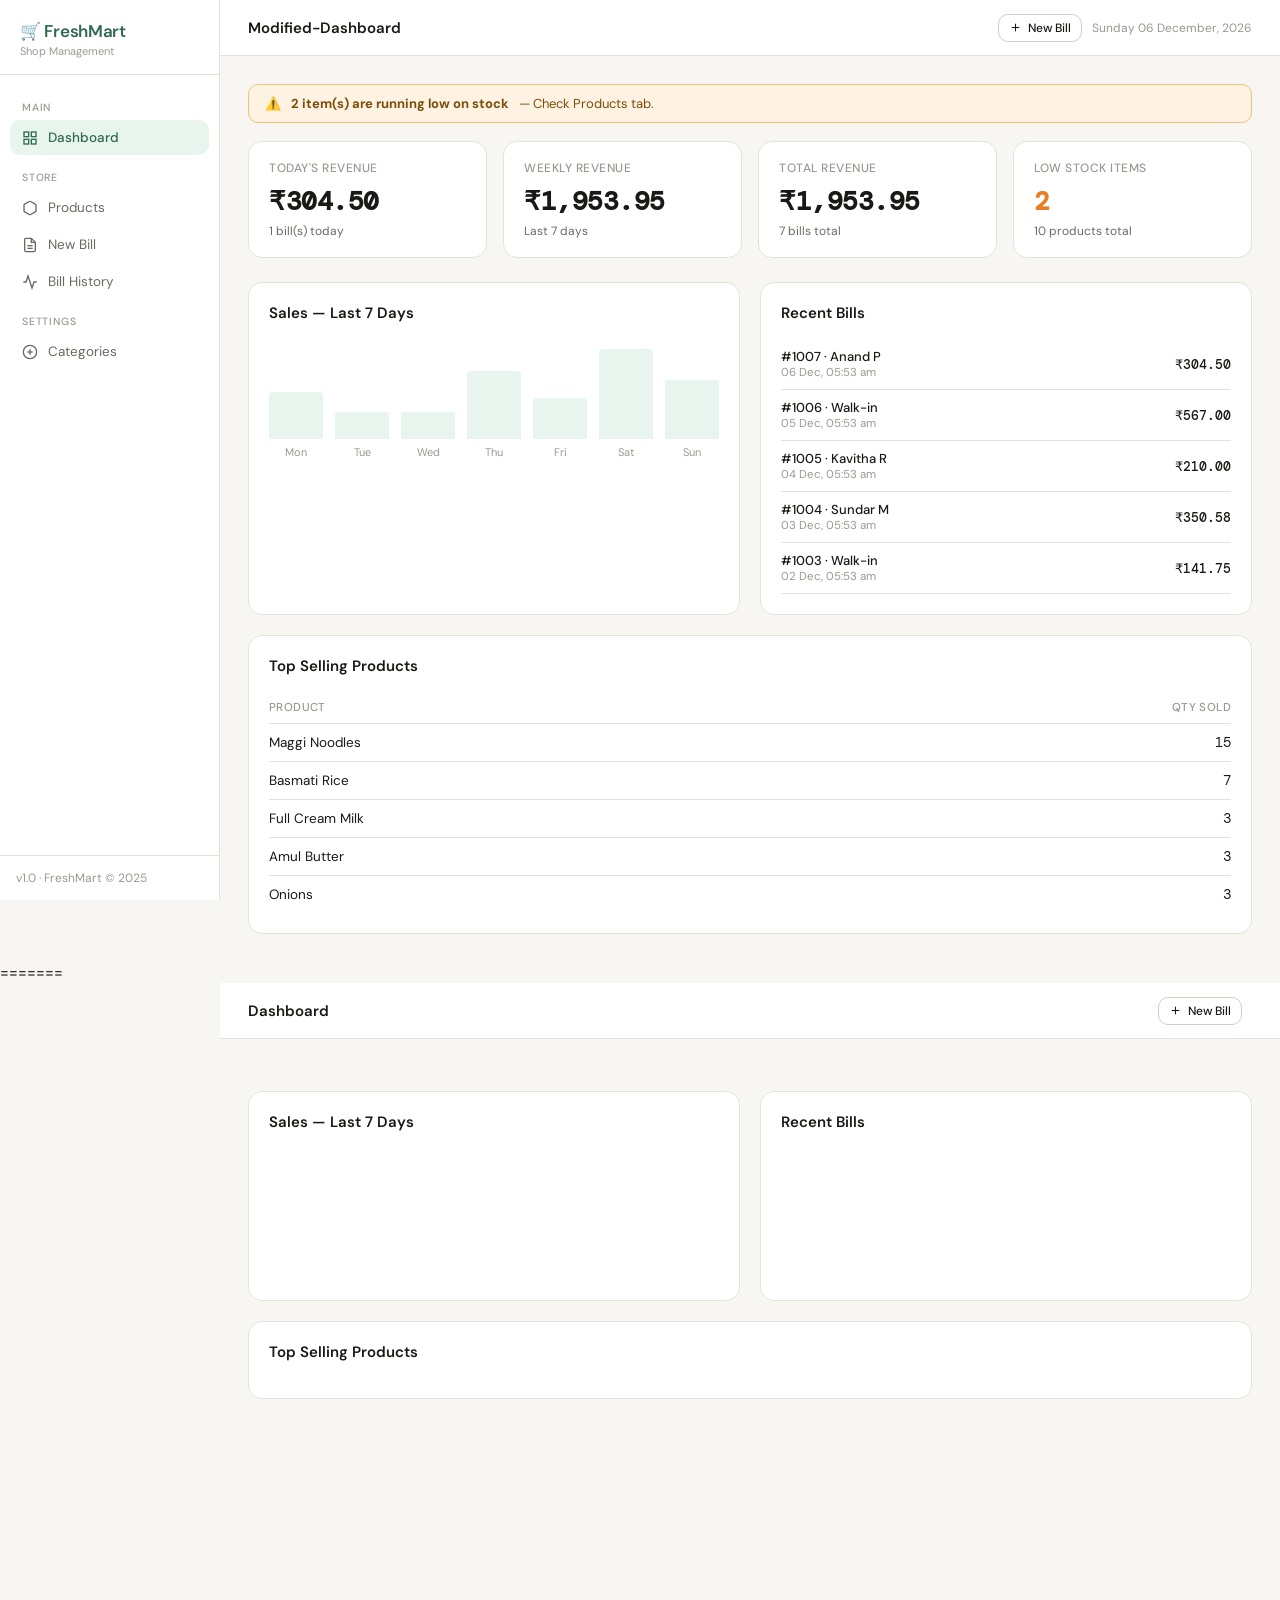
==== commit 7d15f85a: "f" ====
--- a/index.html
+++ b/index.html
@@ -1,173 +1,403 @@
 <!DOCTYPE html>
 <html lang="en">
 <head>
-<meta charset="UTF-8">
-<meta name="viewport" content="width=device-width, initial-scale=1.0">
-<title>Jagubar Supermarket</title>
-<link href="https://fonts.googleapis.com/css2?family=DM+Sans:wght@300;400;500;600&family=DM+Mono:wght@400;500&display=swap" rel="stylesheet">
-<style>
-  *, *::before, *::after { box-sizing: border-box; margin: 0; padding: 0; }
-
-  :root {
-    --bg: #f7f6f3;
-    --surface: #ffffff;
-    --surface2: #f0efe9;
-    --border: #e4e2d8;
-    --border2: #d0cec2;
-    --text: #1a1916;
-    --text2: #6b6960;
-    --text3: #9b9890;
-    --accent: #2d6a4f;
-    --accent-light: #e8f5ee;
-    --accent-hover: #1b4332;
-    --danger: #c0392b;
-    --danger-light: #fdecea;
-    --warn: #e67e22;
-    --warn-light: #fef3e2;
-    --info: #2471a3;
-    --info-light: #eaf4fb;
-    --font: 'DM Sans', sans-serif;
-    --mono: 'DM Mono', monospace;
-    --radius: 10px;
-    --radius-lg: 14px;
-    --shadow: 0 1px 3px rgba(0,0,0,0.06), 0 1px 2px rgba(0,0,0,0.04);
-    --shadow-md: 0 4px 12px rgba(0,0,0,0.08);
-  }
-
-  body { font-family: var(--font); background: var(--bg); color: var(--text); min-height: 100vh; }
-
-  /* LAYOUT */
-  .app { display: flex; min-height: 100vh; }
-  .sidebar { width: 220px; background: var(--surface); border-right: 1px solid var(--border); display: flex; flex-direction: column; position: fixed; top: 0; left: 0; height: 100vh; z-index: 100; }
-  .main { margin-left: 220px; flex: 1; display: flex; flex-direction: column; min-height: 100vh; }
-
-  /* SIDEBAR */
-  .logo { padding: 20px 20px 16px; border-bottom: 1px solid var(--border); }
-  .logo-text { font-size: 17px; font-weight: 600; color: var(--accent); letter-spacing: -0.3px; }
-  .logo-sub { font-size: 11px; color: var(--text3); margin-top: 2px; }
-  .nav { padding: 12px 10px; flex: 1; }
-  .nav-item { display: flex; align-items: center; gap: 10px; padding: 9px 12px; border-radius: var(--radius); cursor: pointer; font-size: 13.5px; color: var(--text2); margin-bottom: 2px; transition: all 0.15s; }
-  .nav-item:hover { background: var(--bg); color: var(--text); }
-  .nav-item.active { background: var(--accent-light); color: var(--accent); font-weight: 500; }
-  .nav-item svg { width: 16px; height: 16px; flex-shrink: 0; }
-  .nav-section { font-size: 10.5px; text-transform: uppercase; letter-spacing: 0.8px; color: var(--text3); font-weight: 500; padding: 14px 12px 6px; }
-  .sidebar-footer { padding: 14px 16px; border-top: 1px solid var(--border); font-size: 12px; color: var(--text3); }
-
-  /* TOPBAR */
-  .topbar { background: var(--surface); border-bottom: 1px solid var(--border); padding: 0 28px; height: 56px; display: flex; align-items: center; justify-content: space-between; position: sticky; top: 0; z-index: 50; }
-  .topbar-title { font-size: 15px; font-weight: 600; }
-  .topbar-actions { display: flex; align-items: center; gap: 10px; }
-
-  /* BUTTONS */
-  .btn { display: inline-flex; align-items: center; gap: 6px; padding: 8px 14px; border-radius: var(--radius); font-family: var(--font); font-size: 13px; font-weight: 500; cursor: pointer; transition: all 0.15s; border: 1px solid transparent; }
-  .btn-primary { background: var(--accent); color: #fff; border-color: var(--accent); }
-  .btn-primary:hover { background: var(--accent-hover); }
-  .btn-outline { background: transparent; color: var(--text); border-color: var(--border2); }
-  .btn-outline:hover { background: var(--bg); }
-  .btn-danger { background: var(--danger); color: #fff; border-color: var(--danger); }
-  .btn-sm { padding: 5px 10px; font-size: 12px; }
-  .btn svg { width: 14px; height: 14px; }
-
-  /* CONTENT */
-  .content { padding: 28px; flex: 1; }
-  .page { display: none; }
-  .page.active { display: block; }
-
-  /* CARDS */
-  .card { background: var(--surface); border: 1px solid var(--border); border-radius: var(--radius-lg); padding: 20px; }
-  .card-sm { padding: 16px 18px; }
-
-  /* STATS GRID */
-  .stats-grid { display: grid; grid-template-columns: repeat(4, 1fr); gap: 16px; margin-bottom: 24px; }
-  .stat-card { background: var(--surface); border: 1px solid var(--border); border-radius: var(--radius-lg); padding: 18px 20px; }
-  .stat-label { font-size: 12px; color: var(--text3); text-transform: uppercase; letter-spacing: 0.5px; font-weight: 500; margin-bottom: 8px; }
-  .stat-value { font-size: 26px; font-weight: 600; color: var(--text); font-family: var(--mono); letter-spacing: -0.5px; }
-  .stat-sub { font-size: 12px; color: var(--text2); margin-top: 5px; }
-  .stat-up { color: var(--accent); }
-  .stat-down { color: var(--danger); }
-
-  /* TABLES */
-  .table-wrap { overflow-x: auto; }
-  table { width: 100%; border-collapse: collapse; font-size: 13.5px; }
-  thead th { text-align: left; padding: 10px 14px; font-size: 11.5px; color: var(--text3); text-transform: uppercase; letter-spacing: 0.5px; font-weight: 500; border-bottom: 1px solid var(--border); white-space: nowrap; }
-  tbody td { padding: 11px 14px; border-bottom: 1px solid var(--border); vertical-align: middle; }
-  tbody tr:last-child td { border-bottom: none; }
-  tbody tr:hover { background: var(--bg); }
-
-  /* BADGES */
-  .badge { display: inline-block; padding: 3px 9px; border-radius: 20px; font-size: 11.5px; font-weight: 500; }
-  .badge-green { background: var(--accent-light); color: var(--accent); }
-  .badge-red { background: var(--danger-light); color: var(--danger); }
-  .badge-orange { background: var(--warn-light); color: var(--warn); }
-  .badge-blue { background: var(--info-light); color: var(--info); }
-
-  /* FORMS */
-  .form-group { margin-bottom: 16px; }
-  .form-label { display: block; font-size: 12.5px; font-weight: 500; color: var(--text2); margin-bottom: 5px; }
-  .form-input { width: 100%; padding: 9px 12px; border: 1px solid var(--border2); border-radius: var(--radius); font-family: var(--font); font-size: 13.5px; color: var(--text); background: var(--surface); outline: none; transition: border-color 0.15s; }
-  .form-input:focus { border-color: var(--accent); }
-  select.form-input { cursor: pointer; }
-  .form-row { display: grid; grid-template-columns: 1fr 1fr; gap: 14px; }
-  .form-row-3 { display: grid; grid-template-columns: 1fr 1fr 1fr; gap: 14px; }
-
-  /* MODAL */
-  .modal-overlay { display: none; position: fixed; inset: 0; background: rgba(0,0,0,0.35); z-index: 200; align-items: center; justify-content: center; }
-  .modal-overlay.open { display: flex; }
-  .modal { background: var(--surface); border-radius: var(--radius-lg); padding: 26px 28px; width: 520px; max-width: calc(100vw - 32px); max-height: 90vh; overflow-y: auto; box-shadow: var(--shadow-md); }
-  .modal-header { display: flex; align-items: center; justify-content: space-between; margin-bottom: 20px; }
-  .modal-title { font-size: 16px; font-weight: 600; }
-  .modal-close { background: none; border: none; font-size: 20px; cursor: pointer; color: var(--text3); line-height: 1; padding: 2px 6px; border-radius: 6px; }
-  .modal-close:hover { background: var(--bg); color: var(--text); }
-  .modal-footer { display: flex; justify-content: flex-end; gap: 10px; margin-top: 22px; padding-top: 18px; border-top: 1px solid var(--border); }
-
-  /* SEARCH */
-  .search-bar { position: relative; }
-  .search-bar input { padding-left: 34px; }
-  .search-icon { position: absolute; left: 10px; top: 50%; transform: translateY(-50%); color: var(--text3); pointer-events: none; }
-
-  /* SECTION HEADER */
-  .section-header { display: flex; align-items: center; justify-content: space-between; margin-bottom: 16px; }
-  .section-title { font-size: 15px; font-weight: 600; }
-
-  /* GRID */
-  .two-col { display: grid; grid-template-columns: 1fr 1fr; gap: 20px; }
-  .three-col { display: grid; grid-template-columns: 1fr 1fr 1fr; gap: 20px; }
-
-  /* BILLING */
-  .bill-item-row { display: grid; grid-template-columns: 2fr 80px 100px 36px; gap: 10px; align-items: center; margin-bottom: 10px; }
-  .bill-total-row { display: flex; justify-content: space-between; padding: 10px 0; border-top: 1px solid var(--border); font-size: 14px; }
-  .bill-total-row.grand { font-weight: 600; font-size: 16px; border-top: 2px solid var(--border2); margin-top: 4px; }
-
-  /* CHART BAR */
-  .bar-chart { display: flex; align-items: flex-end; gap: 12px; height: 120px; padding-top: 10px; }
-  .bar-wrap { flex: 1; display: flex; flex-direction: column; align-items: center; gap: 6px; height: 100%; justify-content: flex-end; }
-  .bar { width: 100%; background: var(--accent-light); border-radius: 4px 4px 0 0; transition: height 0.4s ease; min-height: 4px; position: relative; cursor: pointer; }
-  .bar:hover { background: var(--accent); }
-  .bar-label { font-size: 11px; color: var(--text3); }
-  .bar-val { font-size: 10.5px; color: var(--text2); font-family: var(--mono); }
-
-  /* TOAST */
-  .toast { position: fixed; bottom: 24px; right: 24px; background: var(--text); color: var(--surface); padding: 12px 18px; border-radius: var(--radius); font-size: 13px; font-weight: 500; z-index: 999; transform: translateY(80px); opacity: 0; transition: all 0.3s ease; pointer-events: none; }
-  .toast.show { transform: translateY(0); opacity: 1; }
-
-  /* LOW STOCK ALERT */
-  .alert-bar { background: var(--warn-light); border: 1px solid #f0c27c; border-radius: var(--radius); padding: 10px 16px; display: flex; align-items: center; gap: 10px; font-size: 13px; color: #7a4d0a; margin-bottom: 18px; }
-
-  /* RECEIPT PREVIEW */
-  .receipt { font-family: var(--mono); font-size: 12.5px; line-height: 1.8; background: var(--bg); border: 1px dashed var(--border2); border-radius: var(--radius); padding: 18px; color: var(--text); }
-  .receipt-divider { border-top: 1px dashed var(--border2); margin: 8px 0; }
-
-  /* NAV BADGE */
-  .nav-badge { margin-left: auto; background: var(--danger-light); color: var(--danger); font-size: 10px; font-weight: 600; padding: 2px 6px; border-radius: 10px; }
-
-  .empty-state { text-align: center; padding: 40px 20px; color: var(--text3); font-size: 14px; }
-  .empty-state svg { margin-bottom: 12px; opacity: 0.4; }
-
-  @media (max-width: 900px) {
-    .stats-grid { grid-template-columns: repeat(2, 1fr); }
-    .two-col, .three-col { grid-template-columns: 1fr; }
-  }
-</style>
+  <meta charset="UTF-8">
+  <meta name="viewport" content="width=device-width, initial-scale=1.0">
+  <title>FreshMart — Shop Manager</title>
+  <link
+    href="https://fonts.googleapis.com/css2?family=DM+Sans:wght@300;400;500;600&family=DM+Mono:wght@400;500&display=swap"
+    rel="stylesheet">
+  <link rel="stylesheet" href="style.css">
+</head>
+
+<body>
+  <div class="app">
+
+    <!-- SIDEBAR -->
+    <aside class="sidebar">
+      <div class="logo">
+        <div class="logo-text">🛒 FreshMart</div>
+        <div class="logo-sub">Shop Management</div>
+      </div>
+      <nav class="nav">
+        <div class="nav-section">Main</div>
+        <div class="nav-item active" onclick="navigate('dashboard')">
+          <svg viewBox="0 0 24 24" fill="none" stroke="currentColor" stroke-width="2">
+            <rect x="3" y="3" width="7" height="7" />
+            <rect x="14" y="3" width="7" height="7" />
+            <rect x="3" y="14" width="7" height="7" />
+            <rect x="14" y="14" width="7" height="7" />
+          </svg>
+          Dashboard
+        </div>
+        <div class="nav-section">Store</div>
+        <div class="nav-item" onclick="navigate('products')">
+          <svg viewBox="0 0 24 24" fill="none" stroke="currentColor" stroke-width="2">
+            <path
+              d="M21 16V8a2 2 0 0 0-1-1.73l-7-4a2 2 0 0 0-2 0l-7 4A2 2 0 0 0 3 8v8a2 2 0 0 0 1 1.73l7 4a2 2 0 0 0 2 0l7-4A2 2 0 0 0 21 16z" />
+          </svg>
+          Products
+          <span class="nav-badge" id="low-stock-count" style="display:none"></span>
+        </div>
+        <div class="nav-item" onclick="navigate('billing')">
+          <svg viewBox="0 0 24 24" fill="none" stroke="currentColor" stroke-width="2">
+            <path d="M14 2H6a2 2 0 0 0-2 2v16a2 2 0 0 0 2 2h12a2 2 0 0 0 2-2V8z" />
+            <polyline points="14 2 14 8 20 8" />
+            <line x1="16" y1="13" x2="8" y2="13" />
+            <line x1="16" y1="17" x2="8" y2="17" />
+          </svg>
+          New Bill
+        </div>
+        <div class="nav-item" onclick="navigate('bills')">
+          <svg viewBox="0 0 24 24" fill="none" stroke="currentColor" stroke-width="2">
+            <polyline points="22 12 18 12 15 21 9 3 6 12 2 12" />
+          </svg>
+          Bill History
+        </div>
+        <div class="nav-section">Settings</div>
+        <div class="nav-item" onclick="navigate('categories')">
+          <svg viewBox="0 0 24 24" fill="none" stroke="currentColor" stroke-width="2">
+            <circle cx="12" cy="12" r="10" />
+            <line x1="12" y1="8" x2="12" y2="16" />
+            <line x1="8" y1="12" x2="16" y2="12" />
+          </svg>
+          Categories
+        </div>
+      </nav>
+      <div class="sidebar-footer">v1.0 · FreshMart &copy; 2025</div>
+    </aside>
+
+    <!-- MAIN -->
+    <div class="main">
+      <div class="topbar">
+        <div class="topbar-title" id="page-title">Modified-Dashboard</div>
+        <div class="topbar-actions">
+          <button class="btn btn-outline btn-sm" onclick="navigate('billing')">
+            <svg viewBox="0 0 24 24" fill="none" stroke="currentColor" stroke-width="2" style="width:13px;height:13px">
+              <line x1="12" y1="5" x2="12" y2="19" />
+              <line x1="5" y1="12" x2="19" y2="12" />
+            </svg>
+            New Bill
+          </button>
+          <span id="topbar-date" style="font-size:12px;color:var(--text3)"></span>
+        </div>
+      </div>
+
+      <div class="content">
+
+        <!-- DASHBOARD PAGE -->
+        <div class="page active" id="page-dashboard">
+          <div id="low-stock-alert" class="alert-bar" style="display:none">
+            ⚠️ <strong id="low-stock-msg"></strong> — Check Products tab.
+          </div>
+          <div class="stats-grid" id="dashboard-stats"></div>
+          <div class="two-col">
+            <div class="card">
+              <div class="section-header"><span class="section-title">Sales — Last 7 Days</span></div>
+              <div class="bar-chart" id="sales-chart"></div>
+              <div style="display:flex;gap:12px;margin-top:12px;flex-wrap:wrap" id="chart-labels"></div>
+            </div>
+            <div class="card">
+              <div class="section-header"><span class="section-title">Recent Bills</span></div>
+              <div id="recent-bills-list"></div>
+            </div>
+          </div>
+          <div style="margin-top:20px">
+            <div class="card">
+              <div class="section-header"><span class="section-title">Top Selling Products</span></div>
+              <div id="top-products-list"></div>
+            </div>
+          </div>
+        </div>
+
+        <!-- PRODUCTS PAGE -->
+        <div class="page" id="page-products">
+          <div class="section-header">
+            <div style="display:flex;gap:10px;align-items:center;flex-wrap:wrap">
+              <div class="search-bar">
+                <svg class="search-icon" width="14" height="14" viewBox="0 0 24 24" fill="none" stroke="currentColor"
+                  stroke-width="2">
+                  <circle cx="11" cy="11" r="8" />
+                  <line x1="21" y1="21" x2="16.65" y2="16.65" />
+                </svg>
+                <input class="form-input" style="width:220px;padding-left:34px" id="product-search"
+                  placeholder="Search products…" oninput="renderProducts()">
+              </div>
+              <select class="form-input" style="width:160px" id="category-filter" onchange="renderProducts()">
+                <option value="">All Categories</option>
+              </select>
+            </div>
+            <button class="btn btn-primary" onclick="openModal('product-modal')">
+              <svg viewBox="0 0 24 24" fill="none" stroke="currentColor" stroke-width="2">
+                <line x1="12" y1="5" x2="12" y2="19" />
+                <line x1="5" y1="12" x2="19" y2="12" />
+              </svg>
+              Add Product
+            </button>
+          </div>
+          <div class="card" style="padding:0">
+            <div class="table-wrap">
+              <table>
+                <thead>
+                  <tr>
+                    <th>Product</th>
+                    <th>Category</th>
+                    <th>Price</th>
+                    <th>Stock</th>
+                    <th>Unit</th>
+                    <th>Status</th>
+                    <th>Actions</th>
+                  </tr>
+                </thead>
+                <tbody id="products-table"></tbody>
+              </table>
+            </div>
+          </div>
+        </div>
+
+        <!-- BILLING PAGE -->
+        <div class="page" id="page-billing">
+          <div class="two-col" style="align-items:start">
+            <div>
+              <div class="card" style="margin-bottom:16px">
+                <div class="section-title" style="margin-bottom:14px">Customer Info</div>
+                <div class="form-row">
+                  <div class="form-group">
+                    <label class="form-label">Customer Name</label>
+                    <input class="form-input" id="bill-customer" placeholder="Walk-in customer">
+                  </div>
+                  <div class="form-group">
+                    <label class="form-label">Phone (optional)</label>
+                    <input class="form-input" id="bill-phone" placeholder="9XXXXXXXXX">
+                  </div>
+                </div>
+              </div>
+              <div class="card">
+                <div class="section-title" style="margin-bottom:14px">Add Items</div>
+                <div class="form-row" style="margin-bottom:12px">
+                  <div class="form-group" style="margin-bottom:0">
+                    <label class="form-label">Product</label>
+                    <select class="form-input" id="bill-product" onchange="setBillQtyMax()">
+                      <option value="">Select product…</option>
+                    </select>
+                  </div>
+                  <div class="form-group" style="margin-bottom:0">
+                    <label class="form-label">Qty</label>
+                    <input class="form-input" id="bill-qty" type="number" min="1" value="1">
+                  </div>
+                </div>
+                <button class="btn btn-outline" style="width:100%" onclick="addBillItem()">+ Add to Bill</button>
+              </div>
+            </div>
+            <div class="card" style="position:sticky;top:76px">
+              <div class="section-title" style="margin-bottom:14px">Bill Summary</div>
+              <div id="bill-items-list">
+                <div class="empty-state" style="padding:20px">
+                  <div>No items added yet</div>
+                </div>
+              </div>
+              <div id="bill-totals" style="display:none">
+                <div class="bill-total-row"><span>Subtotal</span><span id="bill-subtotal"
+                    style="font-family:var(--mono)"></span></div>
+                <div class="bill-total-row" style="align-items:center">
+                  <span>Discount (%)</span>
+                  <input type="number" class="form-input" id="bill-discount" style="width:80px;text-align:right"
+                    value="0" min="0" max="100" oninput="updateBillTotals()">
+                </div>
+                <div class="bill-total-row"><span>Tax (GST 5%)</span><span id="bill-tax"
+                    style="font-family:var(--mono)"></span></div>
+                <div class="bill-total-row grand"><span>Total</span><span id="bill-grand"
+                    style="font-family:var(--mono)"></span></div>
+                <div style="display:flex;gap:10px;margin-top:16px">
+                  <button class="btn btn-outline" style="flex:1" onclick="clearBill()">Clear</button>
+                  <button class="btn btn-primary" style="flex:1" onclick="generateBill()">Generate Bill</button>
+                </div>
+              </div>
+            </div>
+          </div>
+        </div>
+
+        <!-- BILLS HISTORY PAGE -->
+        <div class="page" id="page-bills">
+          <div class="section-header">
+            <div style="display:flex;gap:10px;align-items:center;flex-wrap:wrap">
+              <div class="search-bar">
+                <svg class="search-icon" width="14" height="14" viewBox="0 0 24 24" fill="none" stroke="currentColor"
+                  stroke-width="2">
+                  <circle cx="11" cy="11" r="8" />
+                  <line x1="21" y1="21" x2="16.65" y2="16.65" />
+                </svg>
+                <input class="form-input" style="width:220px;padding-left:34px" id="bill-search"
+                  placeholder="Search bills…" oninput="renderBills()">
+              </div>
+            </div>
+            <span id="bills-total-display" style="font-size:13px;color:var(--text2)"></span>
+          </div>
+          <div class="card" style="padding:0">
+            <div class="table-wrap">
+              <table>
+                <thead>
+                  <tr>
+                    <th>Bill #</th>
+                    <th>Date</th>
+                    <th>Customer</th>
+                    <th>Items</th>
+                    <th>Total</th>
+                    <th>Actions</th>
+                  </tr>
+                </thead>
+                <tbody id="bills-table"></tbody>
+              </table>
+            </div>
+          </div>
+        </div>
+
+        <!-- CATEGORIES PAGE -->
+        <div class="page" id="page-categories">
+          <div class="section-header">
+            <span class="section-title">Manage Categories</span>
+            <button class="btn btn-primary" onclick="openModal('category-modal')">
+              <svg viewBox="0 0 24 24" fill="none" stroke="currentColor" stroke-width="2">
+                <line x1="12" y1="5" x2="12" y2="19" />
+                <line x1="5" y1="12" x2="19" y2="12" />
+              </svg>
+              Add Category
+            </button>
+          </div>
+          <div class="card" style="padding:0">
+            <div class="table-wrap">
+              <table>
+                <thead>
+                  <tr>
+                    <th>Category Name</th>
+                    <th>Products</th>
+                    <th>Actions</th>
+                  </tr>
+                </thead>
+                <tbody id="categories-table"></tbody>
+              </table>
+            </div>
+          </div>
+        </div>
+
+      </div><!-- /content -->
+    </div><!-- /main -->
+  </div><!-- /app -->
+
+  <!-- PRODUCT MODAL -->
+  <div class="modal-overlay" id="product-modal">
+    <div class="modal">
+      <div class="modal-header">
+        <div class="modal-title" id="product-modal-title">Add Product</div>
+        <button class="modal-close" onclick="closeModal('product-modal')">&times;</button>
+      </div>
+      <div class="form-row">
+        <div class="form-group">
+          <label class="form-label">Product Name *</label>
+          <input class="form-input" id="p-name" placeholder="e.g. Basmati Rice">
+        </div>
+        <div class="form-group">
+          <label class="form-label">Category *</label>
+          <select class="form-input" id="p-cat">
+            <option value="">Select…</option>
+          </select>
+        </div>
+      </div>
+      <div class="form-row-3">
+        <div class="form-group">
+          <label class="form-label">Price (₹) *</label>
+          <input class="form-input" id="p-price" type="number" min="0" step="0.01" placeholder="0.00">
+        </div>
+        <div class="form-group">
+          <label class="form-label">Stock Qty *</label>
+          <input class="form-input" id="p-stock" type="number" min="0" placeholder="0">
+        </div>
+        <div class="form-group">
+          <label class="form-label">Unit</label>
+          <select class="form-input" id="p-unit">
+            <option>kg</option>
+            <option>g</option>
+            <option>L</option>
+            <option>ml</option>
+            <option>pcs</option>
+            <option>pack</option>
+            <option>dozen</option>
+            <option>box</option>
+          </select>
+        </div>
+      </div>
+      <div class="form-row">
+        <div class="form-group">
+          <label class="form-label">Low Stock Alert (qty)</label>
+          <input class="form-input" id="p-lowstock" type="number" min="0" value="5">
+        </div>
+        <div class="form-group">
+          <label class="form-label">Barcode / SKU</label>
+          <input class="form-input" id="p-sku" placeholder="optional">
+        </div>
+      </div>
+      <div class="modal-footer">
+        <button class="btn btn-outline" onclick="closeModal('product-modal')">Cancel</button>
+        <button class="btn btn-primary" onclick="saveProduct()">Save Product</button>
+      </div>
+    </div>
+  </div>
+
+  <!-- CATEGORY MODAL -->
+  <div class="modal-overlay" id="category-modal">
+    <div class="modal" style="width:380px">
+      <div class="modal-header">
+        <div class="modal-title">Add Category</div>
+        <button class="modal-close" onclick="closeModal('category-modal')">&times;</button>
+      </div>
+      <div class="form-group">
+        <label class="form-label">Category Name *</label>
+        <input class="form-input" id="cat-name" placeholder="e.g. Dairy & Eggs">
+      </div>
+      <div class="modal-footer">
+        <button class="btn btn-outline" onclick="closeModal('category-modal')">Cancel</button>
+        <button class="btn btn-primary" onclick="saveCategory()">Add Category</button>
+      </div>
+    </div>
+  </div>
+
+  <!-- BILL RECEIPT MODAL -->
+  <div class="modal-overlay" id="receipt-modal">
+    <div class="modal" style="width:480px">
+      <div class="modal-header">
+        <div class="modal-title">Bill Generated ✓</div>
+        <button class="modal-close" onclick="closeModal('receipt-modal')">&times;</button>
+      </div>
+      <div id="receipt-content" class="receipt"></div>
+      <div class="modal-footer">
+        <button class="btn btn-outline" onclick="closeModal('receipt-modal')">Close</button>
+        <button class="btn btn-primary" onclick="printBill()">🖨️ Print</button>
+      </div>
+    </div>
+  </div>
+
+  <!-- BILL DETAIL MODAL -->
+  <div class="modal-overlay" id="bill-detail-modal">
+    <div class="modal" style="width:480px">
+      <div class="modal-header">
+        <div class="modal-title" id="bill-detail-title">Bill Details</div>
+        <button class="modal-close" onclick="closeModal('bill-detail-modal')">&times;</button>
+      </div>
+      <div id="bill-detail-content" class="receipt"></div>
+      <div class="modal-footer">
+        <button class="btn btn-outline" onclick="closeModal('bill-detail-modal')">Close</button>
+        <button class="btn btn-primary" onclick="printBillDetail()">🖨️ Print</button>
+      </div>
+    </div>
+  </div>
+
+  <!-- TOAST -->
+  <div class="toast" id="toast"></div>
+
+  <script src="script.js"></script>
+</body>
+
+=======
 </head>
 <body>
 <div class="app">
@@ -480,507 +710,6 @@
 
 <!-- TOAST -->
 <div class="toast" id="toast"></div>
-
-<script>
-// ──────────────────────────────────────────────
-// DATA STORE
-// ──────────────────────────────────────────────
-let categories = JSON.parse(localStorage.getItem('gm_cats') || '[]');
-let products = JSON.parse(localStorage.getItem('gm_products') || '[]');
-let bills = JSON.parse(localStorage.getItem('gm_bills') || '[]');
-let billItems = []; // current bill in progress
-let editingProductId = null;
-let billCounter = parseInt(localStorage.getItem('gm_billcounter') || '1000');
-
-// Seed data if empty
-if (categories.length === 0) {
-  categories = [
-    { id: 'c1', name: 'Grains & Pulses' },
-    { id: 'c2', name: 'Dairy & Eggs' },
-    { id: 'c3', name: 'Vegetables' },
-    { id: 'c4', name: 'Fruits' },
-    { id: 'c5', name: 'Beverages' },
-    { id: 'c6', name: 'Snacks' },
-    { id: 'c7', name: 'Oils & Spices' },
-  ];
-  saveData();
-}
-if (products.length === 0) {
-  products = [
-    { id:'p1', name:'Basmati Rice', cat:'c1', price:80, stock:50, unit:'kg', lowStock:5, sku:'SKU001' },
-    { id:'p2', name:'Toor Dal', cat:'c1', price:120, stock:30, unit:'kg', lowStock:5, sku:'SKU002' },
-    { id:'p3', name:'Full Cream Milk', cat:'c2', price:28, stock:4, unit:'L', lowStock:5, sku:'SKU003' },
-    { id:'p4', name:'Amul Butter', cat:'c2', price:55, stock:20, unit:'pcs', lowStock:5, sku:'SKU004' },
-    { id:'p5', name:'Tomatoes', cat:'c3', price:30, stock:15, unit:'kg', lowStock:5, sku:'SKU005' },
-    { id:'p6', name:'Onions', cat:'c3', price:25, stock:40, unit:'kg', lowStock:5, sku:'SKU006' },
-    { id:'p7', name:'Bananas', cat:'c4', price:40, stock:3, unit:'dozen', lowStock:5, sku:'SKU007' },
-    { id:'p8', name:'Sunflower Oil', cat:'c7', price:140, stock:12, unit:'L', lowStock:5, sku:'SKU008' },
-    { id:'p9', name:'Maggi Noodles', cat:'c6', price:14, stock:60, unit:'pcs', lowStock:10, sku:'SKU009' },
-    { id:'p10', name:'Tata Tea Premium', cat:'c5', price:90, stock:25, unit:'pcs', lowStock:5, sku:'SKU010' },
-  ];
-  saveData();
-}
-if (bills.length === 0) {
-  // seed a few sample bills
-  const now = Date.now();
-  bills = [
-    { id:'b1001', num:1001, date: now - 86400000*6, customer:'Ravi Kumar', phone:'9876543210', items:[{pid:'p1',name:'Basmati Rice',price:80,qty:2,unit:'kg'},{pid:'p9',name:'Maggi Noodles',price:14,qty:5,unit:'pcs'}], subtotal:230, discount:0, tax:11.5, total:241.5 },
-    { id:'b1002', num:1002, date: now - 86400000*5, customer:'Priya S', phone:'', items:[{pid:'p3',name:'Full Cream Milk',price:28,qty:3,unit:'L'},{pid:'p4',name:'Amul Butter',price:55,qty:1,unit:'pcs'}], subtotal:139, discount:5, tax:6.6275, total:138.6275 },
-    { id:'b1003', num:1003, date: now - 86400000*4, customer:'Walk-in', phone:'', items:[{pid:'p5',name:'Tomatoes',price:30,qty:2,unit:'kg'},{pid:'p6',name:'Onions',price:25,qty:3,unit:'kg'}], subtotal:135, discount:0, tax:6.75, total:141.75 },
-    { id:'b1004', num:1004, date: now - 86400000*3, customer:'Sundar M', phone:'9988776655', items:[{pid:'p8',name:'Sunflower Oil',price:140,qty:2,unit:'L'},{pid:'p10',name:'Tata Tea Premium',price:90,qty:1,unit:'pcs'}], subtotal:370, discount:10, tax:17.575, total:350.575 },
-    { id:'b1005', num:1005, date: now - 86400000*2, customer:'Kavitha R', phone:'', items:[{pid:'p2',name:'Toor Dal',price:120,qty:1,unit:'kg'},{pid:'p7',name:'Bananas',price:40,qty:2,unit:'dozen'}], subtotal:200, discount:0, tax:10, total:210 },
-    { id:'b1006', num:1006, date: now - 86400000*1, customer:'Walk-in', phone:'', items:[{pid:'p9',name:'Maggi Noodles',price:14,qty:10,unit:'pcs'},{pid:'p1',name:'Basmati Rice',price:80,qty:5,unit:'kg'}], subtotal:540, discount:0, tax:27, total:567 },
-    { id:'b1007', num:1007, date: now, customer:'Anand P', phone:'9123456789', items:[{pid:'p4',name:'Amul Butter',price:55,qty:2,unit:'pcs'},{pid:'p10',name:'Tata Tea Premium',price:90,qty:2,unit:'pcs'}], subtotal:290, discount:0, tax:14.5, total:304.5 },
-  ];
-  billCounter = 1008;
-  saveData();
-}
-
-function saveData() {
-  localStorage.setItem('gm_cats', JSON.stringify(categories));
-  localStorage.setItem('gm_products', JSON.stringify(products));
-  localStorage.setItem('gm_bills', JSON.stringify(bills));
-  localStorage.setItem('gm_billcounter', billCounter);
-}
-
-// ──────────────────────────────────────────────
-// NAVIGATION
-// ──────────────────────────────────────────────
-const pageTitles = { dashboard:'Dashboard', products:'Products', billing:'New Bill', bills:'Bill History', categories:'Categories' };
-
-function navigate(page) {
-  document.querySelectorAll('.page').forEach(p => p.classList.remove('active'));
-  document.querySelectorAll('.nav-item').forEach(n => n.classList.remove('active'));
-  document.getElementById('page-' + page).classList.add('active');
-  document.querySelectorAll('.nav-item').forEach(n => {
-    if (n.getAttribute('onclick') && n.getAttribute('onclick').includes("'" + page + "'")) n.classList.add('active');
-  });
-  document.getElementById('page-title').textContent = pageTitles[page] || page;
-  if (page === 'dashboard') renderDashboard();
-  if (page === 'products') { renderProducts(); populateCategoryFilter(); }
-  if (page === 'billing') populateBillingProducts();
-  if (page === 'bills') renderBills();
-  if (page === 'categories') renderCategories();
-  checkLowStock();
-}
-
-// ──────────────────────────────────────────────
-// DASHBOARD
-// ──────────────────────────────────────────────
-function renderDashboard() {
-  const today = new Date(); today.setHours(0,0,0,0);
-  const todayBills = bills.filter(b => new Date(b.date) >= today);
-  const weekAgo = Date.now() - 7*86400000;
-  const weekBills = bills.filter(b => b.date >= weekAgo);
-  const totalRevenue = bills.reduce((s,b) => s + b.total, 0);
-  const todayRevenue = todayBills.reduce((s,b) => s + b.total, 0);
-  const weekRevenue = weekBills.reduce((s,b) => s + b.total, 0);
-  const lowStockCount = products.filter(p => p.stock <= p.lowStock).length;
-
-  document.getElementById('dashboard-stats').innerHTML = `
-    <div class="stat-card"><div class="stat-label">Today's Revenue</div><div class="stat-value">₹${fmt(todayRevenue)}</div><div class="stat-sub">${todayBills.length} bill(s) today</div></div>
-    <div class="stat-card"><div class="stat-label">Weekly Revenue</div><div class="stat-value">₹${fmt(weekRevenue)}</div><div class="stat-sub">Last 7 days</div></div>
-    <div class="stat-card"><div class="stat-label">Total Revenue</div><div class="stat-value">₹${fmt(totalRevenue)}</div><div class="stat-sub">${bills.length} bills total</div></div>
-    <div class="stat-card"><div class="stat-label">Low Stock Items</div><div class="stat-value" style="color:${lowStockCount>0?'var(--warn)':'var(--accent)'}">${lowStockCount}</div><div class="stat-sub">${products.length} products total</div></div>
-  `;
-
-  // Bar chart - last 7 days
-  const days = [];
-  for (let i=6; i>=0; i--) {
-    const d = new Date(); d.setDate(d.getDate()-i); d.setHours(0,0,0,0);
-    const next = new Date(d); next.setDate(next.getDate()+1);
-    const rev = bills.filter(b => b.date >= d.getTime() && b.date < next.getTime()).reduce((s,b)=>s+b.total,0);
-    days.push({ label: d.toLocaleDateString('en-IN',{weekday:'short'}), rev });
-  }
-  const maxRev = Math.max(...days.map(d=>d.rev), 1);
-  document.getElementById('sales-chart').innerHTML = days.map(d => `
-    <div class="bar-wrap">
-      <div class="bar" style="height:${Math.max((d.rev/maxRev)*100,4)}%" title="₹${fmt(d.rev)}"></div>
-      <div class="bar-label">${d.label}</div>
-    </div>
-  `).join('');
-
-  // Recent bills
-  const recent = [...bills].sort((a,b)=>b.date-a.date).slice(0,5);
-  document.getElementById('recent-bills-list').innerHTML = recent.length ? recent.map(b=>`
-    <div style="display:flex;align-items:center;justify-content:space-between;padding:9px 0;border-bottom:1px solid var(--border)">
-      <div>
-        <div style="font-size:13px;font-weight:500">#${b.num} · ${b.customer}</div>
-        <div style="font-size:11.5px;color:var(--text3)">${new Date(b.date).toLocaleString('en-IN',{day:'2-digit',month:'short',hour:'2-digit',minute:'2-digit'})}</div>
-      </div>
-      <div style="font-family:var(--mono);font-size:13px;font-weight:500">₹${fmt(b.total)}</div>
-    </div>
-  `).join('') : '<div class="empty-state">No bills yet</div>';
-
-  // Top products by qty sold
-  const sold = {};
-  bills.forEach(b => b.items.forEach(it => { sold[it.name]=(sold[it.name]||0)+it.qty; }));
-  const topP = Object.entries(sold).sort((a,b)=>b[1]-a[1]).slice(0,5);
-  document.getElementById('top-products-list').innerHTML = topP.length ? `
-    <table style="width:100%;border-collapse:collapse;font-size:13.5px">
-      <thead><tr><th style="text-align:left;padding:8px 0;font-size:11.5px;color:var(--text3);font-weight:500;text-transform:uppercase;letter-spacing:.4px">Product</th><th style="text-align:right;padding:8px 0;font-size:11.5px;color:var(--text3);font-weight:500;text-transform:uppercase;letter-spacing:.4px">Qty Sold</th></tr></thead>
-      <tbody>${topP.map(([name,qty])=>`<tr><td style="padding:10px 0;border-top:1px solid var(--border)">${name}</td><td style="text-align:right;padding:10px 0;border-top:1px solid var(--border);font-family:var(--mono)">${qty}</td></tr>`).join('')}</tbody>
-    </table>
-  ` : '<div class="empty-state">No sales data</div>';
-}
-
-// ──────────────────────────────────────────────
-// PRODUCTS
-// ──────────────────────────────────────────────
-function renderProducts() {
-  const q = (document.getElementById('product-search').value||'').toLowerCase();
-  const cf = document.getElementById('category-filter').value;
-  let list = products.filter(p => {
-    const matchQ = !q || p.name.toLowerCase().includes(q) || (p.sku||'').toLowerCase().includes(q);
-    const matchC = !cf || p.cat === cf;
-    return matchQ && matchC;
-  });
-  const tbody = document.getElementById('products-table');
-  if (!list.length) { tbody.innerHTML = '<tr><td colspan="7"><div class="empty-state">No products found</div></td></tr>'; return; }
-  tbody.innerHTML = list.map(p => {
-    const cat = categories.find(c=>c.id===p.cat);
-    const low = p.stock <= p.lowStock;
-    const statusBadge = low ? `<span class="badge badge-orange">Low Stock</span>` : `<span class="badge badge-green">In Stock</span>`;
-    return `<tr>
-      <td><strong style="font-size:13.5px">${p.name}</strong>${p.sku?`<br><span style="font-size:11px;color:var(--text3)">${p.sku}</span>`:''}</td>
-      <td><span class="badge badge-blue">${cat?cat.name:'—'}</span></td>
-      <td style="font-family:var(--mono)">₹${fmt(p.price)}</td>
-      <td style="font-family:var(--mono)">${p.stock} ${p.unit}</td>
-      <td>${p.unit}</td>
-      <td>${statusBadge}</td>
-      <td>
-        <button class="btn btn-outline btn-sm" onclick="editProduct('${p.id}')">Edit</button>
-        <button class="btn btn-sm" style="border:1px solid var(--danger-light);color:var(--danger);background:transparent;margin-left:4px" onclick="deleteProduct('${p.id}')">Delete</button>
-      </td>
-    </tr>`;
-  }).join('');
-}
-
-function populateCategoryFilter() {
-  const sel = document.getElementById('category-filter');
-  const cur = sel.value;
-  sel.innerHTML = '<option value="">All Categories</option>' + categories.map(c=>`<option value="${c.id}"${c.id===cur?' selected':''}>${c.name}</option>`).join('');
-}
-
-function populateProductCatSelect() {
-  const sel = document.getElementById('p-cat');
-  sel.innerHTML = '<option value="">Select…</option>' + categories.map(c=>`<option value="${c.id}">${c.name}</option>`).join('');
-}
-
-function openModal(id) {
-  document.getElementById(id).classList.add('open');
-}
-function closeModal(id) {
-  document.getElementById(id).classList.remove('open');
-}
-
-function editProduct(id) {
-  const p = products.find(x=>x.id===id);
-  if (!p) return;
-  editingProductId = id;
-  populateProductCatSelect();
-  document.getElementById('product-modal-title').textContent = 'Edit Product';
-  document.getElementById('p-name').value = p.name;
-  document.getElementById('p-cat').value = p.cat;
-  document.getElementById('p-price').value = p.price;
-  document.getElementById('p-stock').value = p.stock;
-  document.getElementById('p-unit').value = p.unit;
-  document.getElementById('p-lowstock').value = p.lowStock;
-  document.getElementById('p-sku').value = p.sku||'';
-  openModal('product-modal');
-}
-
-function saveProduct() {
-  const name = document.getElementById('p-name').value.trim();
-  const cat = document.getElementById('p-cat').value;
-  const price = parseFloat(document.getElementById('p-price').value);
-  const stock = parseInt(document.getElementById('p-stock').value);
-  const unit = document.getElementById('p-unit').value;
-  const lowStock = parseInt(document.getElementById('p-lowstock').value)||5;
-  const sku = document.getElementById('p-sku').value.trim();
-  if (!name||!cat||isNaN(price)||isNaN(stock)) { toast('Please fill all required fields'); return; }
-  if (editingProductId) {
-    const idx = products.findIndex(p=>p.id===editingProductId);
-    products[idx] = { ...products[idx], name, cat, price, stock, unit, lowStock, sku };
-  } else {
-    products.push({ id:'p'+Date.now(), name, cat, price, stock, unit, lowStock, sku });
-  }
-  saveData(); closeModal('product-modal'); editingProductId=null;
-  renderProducts(); checkLowStock();
-  document.getElementById('product-modal-title').textContent='Add Product';
-  ['p-name','p-price','p-stock','p-sku'].forEach(id=>document.getElementById(id).value='');
-  document.getElementById('p-lowstock').value='5';
-  toast(editingProductId?'Product updated':'Product added');
-}
-
-function deleteProduct(id) {
-  if (!confirm('Delete this product?')) return;
-  products = products.filter(p=>p.id!==id);
-  saveData(); renderProducts(); checkLowStock();
-  toast('Product deleted');
-}
-
-// ──────────────────────────────────────────────
-// BILLING
-// ──────────────────────────────────────────────
-function populateBillingProducts() {
-  const sel = document.getElementById('bill-product');
-  const available = products.filter(p=>p.stock>0);
-  sel.innerHTML = '<option value="">Select product…</option>' + available.map(p=>`<option value="${p.id}">${p.name} — ₹${p.price}/${p.unit} (Stock: ${p.stock})</option>`).join('');
-}
-
-function setBillQtyMax() {
-  const pid = document.getElementById('bill-product').value;
-  const p = products.find(x=>x.id===pid);
-  if (p) { document.getElementById('bill-qty').max = p.stock; document.getElementById('bill-qty').value=1; }
-}
-
-function addBillItem() {
-  const pid = document.getElementById('bill-product').value;
-  const qty = parseInt(document.getElementById('bill-qty').value)||1;
-  if (!pid) { toast('Select a product'); return; }
-  const p = products.find(x=>x.id===pid);
-  if (!p) return;
-  if (qty > p.stock) { toast(`Only ${p.stock} ${p.unit} available`); return; }
-  const existing = billItems.find(it=>it.pid===pid);
-  if (existing) {
-    if (existing.qty+qty > p.stock) { toast('Not enough stock'); return; }
-    existing.qty += qty;
-  } else {
-    billItems.push({ pid, name:p.name, price:p.price, qty, unit:p.unit });
-  }
-  renderBillSummary();
-  document.getElementById('bill-product').value='';
-  document.getElementById('bill-qty').value=1;
-  toast(`${p.name} added`);
-}
-
-function renderBillSummary() {
-  const list = document.getElementById('bill-items-list');
-  if (!billItems.length) {
-    list.innerHTML = '<div class="empty-state" style="padding:20px"><div>No items added yet</div></div>';
-    document.getElementById('bill-totals').style.display='none';
-    return;
-  }
-  list.innerHTML = billItems.map((it,i) => `
-    <div class="bill-item-row">
-      <div>
-        <div style="font-size:13px;font-weight:500">${it.name}</div>
-        <div style="font-size:11.5px;color:var(--text3)">₹${it.price} × ${it.qty} ${it.unit}</div>
-      </div>
-      <div style="font-family:var(--mono);font-size:13px;font-weight:500">₹${fmt(it.price*it.qty)}</div>
-      <input type="number" class="form-input" value="${it.qty}" min="1" style="width:70px" onchange="updateItemQty(${i},this.value)">
-      <button onclick="removeItem(${i})" style="background:none;border:none;cursor:pointer;color:var(--danger);font-size:18px;line-height:1">×</button>
-    </div>
-  `).join('') + '<div style="margin-bottom:14px"></div>';
-  document.getElementById('bill-totals').style.display='block';
-  updateBillTotals();
-}
-
-function updateItemQty(i, val) {
-  const qty = parseInt(val)||1;
-  const p = products.find(x=>x.id===billItems[i].pid);
-  if (p && qty > p.stock) { toast('Not enough stock'); billItems[i].qty=p.stock; }
-  else billItems[i].qty = qty;
-  renderBillSummary();
-}
-
-function removeItem(i) { billItems.splice(i,1); renderBillSummary(); }
-
-function updateBillTotals() {
-  const subtotal = billItems.reduce((s,it)=>s+(it.price*it.qty),0);
-  const discount = parseFloat(document.getElementById('bill-discount').value)||0;
-  const discounted = subtotal * (1 - discount/100);
-  const tax = discounted * 0.05;
-  const total = discounted + tax;
-  document.getElementById('bill-subtotal').textContent = '₹'+fmt(subtotal);
-  document.getElementById('bill-tax').textContent = '₹'+fmt(tax);
-  document.getElementById('bill-grand').textContent = '₹'+fmt(total);
-}
-
-function clearBill() { billItems=[]; document.getElementById('bill-discount').value=0; renderBillSummary(); }
-
-function generateBill() {
-  if (!billItems.length) { toast('Add items to the bill'); return; }
-  const customer = document.getElementById('bill-customer').value.trim()||'Walk-in';
-  const phone = document.getElementById('bill-phone').value.trim();
-  const subtotal = billItems.reduce((s,it)=>s+(it.price*it.qty),0);
-  const discount = parseFloat(document.getElementById('bill-discount').value)||0;
-  const discounted = subtotal*(1-discount/100);
-  const tax = discounted*0.05;
-  const total = discounted+tax;
-  const num = billCounter++;
-  const now = Date.now();
-  // Deduct stock
-  billItems.forEach(it => {
-    const p = products.find(x=>x.id===it.pid);
-    if (p) p.stock = Math.max(0, p.stock-it.qty);
-  });
-  const bill = { id:'b'+now, num, date:now, customer, phone, items:[...billItems], subtotal, discount, tax, total };
-  bills.unshift(bill);
-  saveData();
-  // Show receipt
-  document.getElementById('receipt-content').innerHTML = buildReceipt(bill);
-  openModal('receipt-modal');
-  billItems=[]; document.getElementById('bill-discount').value=0;
-  document.getElementById('bill-customer').value='';
-  document.getElementById('bill-phone').value='';
-  renderBillSummary(); populateBillingProducts(); checkLowStock();
-  toast('Bill #'+num+' generated!');
-}
-
-function buildReceipt(bill) {
-  const line = (l,r) => `<div style="display:flex;justify-content:space-between"><span>${l}</span><span>${r}</span></div>`;
-  return `
-    <div style="text-align:center;margin-bottom:10px">
-      <div style="font-size:15px;font-weight:600">🛒 FreshMart</div>
-      <div style="font-size:11px;color:var(--text3)">GST Bill · Thank you for shopping!</div>
-    </div>
-    <div class="receipt-divider"></div>
-    ${line('Bill #',bill.num)}
-    ${line('Date', new Date(bill.date).toLocaleString('en-IN'))}
-    ${line('Customer', bill.customer)}
-    ${bill.phone?line('Phone',bill.phone):''}
-    <div class="receipt-divider"></div>
-    ${bill.items.map(it=>line(`${it.name} × ${it.qty} ${it.unit}`, '₹'+fmt(it.price*it.qty))).join('')}
-    <div class="receipt-divider"></div>
-    ${line('Subtotal','₹'+fmt(bill.subtotal))}
-    ${bill.discount?line('Discount ('+bill.discount+'%)','−₹'+fmt(bill.subtotal*bill.discount/100)):''}
-    ${line('GST (5%)','₹'+fmt(bill.tax))}
-    <div class="receipt-divider"></div>
-    <div style="display:flex;justify-content:space-between;font-weight:600;font-size:14px">${line('TOTAL','₹'+fmt(bill.total))}</div>
-    <div class="receipt-divider"></div>
-    <div style="text-align:center;font-size:11px;color:var(--text3);margin-top:8px">Visit again! · FreshMart</div>
-  `;
-}
-
-function printBill() { window.print(); }
-
-// ──────────────────────────────────────────────
-// BILLS HISTORY
-// ──────────────────────────────────────────────
-function renderBills() {
-  const q = (document.getElementById('bill-search').value||'').toLowerCase();
-  let list = bills.filter(b => !q || b.customer.toLowerCase().includes(q) || String(b.num).includes(q));
-  list = [...list].sort((a,b)=>b.date-a.date);
-  document.getElementById('bills-total-display').textContent = `${list.length} bill(s) · ₹${fmt(list.reduce((s,b)=>s+b.total,0))} total`;
-  const tbody = document.getElementById('bills-table');
-  if (!list.length) { tbody.innerHTML='<tr><td colspan="6"><div class="empty-state">No bills found</div></td></tr>'; return; }
-  tbody.innerHTML = list.map(b=>`
-    <tr>
-      <td><span style="font-family:var(--mono);font-weight:500">#${b.num}</span></td>
-      <td>${new Date(b.date).toLocaleDateString('en-IN',{day:'2-digit',month:'short',year:'numeric'})}</td>
-      <td>${b.customer}${b.phone?`<br><span style="font-size:11px;color:var(--text3)">${b.phone}</span>`:''}</td>
-      <td>${b.items.length} item(s)</td>
-      <td style="font-family:var(--mono);font-weight:500">₹${fmt(b.total)}</td>
-      <td>
-        <button class="btn btn-outline btn-sm" onclick="viewBill('${b.id}')">View</button>
-        <button class="btn btn-sm" style="border:1px solid var(--danger-light);color:var(--danger);background:transparent;margin-left:4px" onclick="deleteBill('${b.id}')">Delete</button>
-      </td>
-    </tr>
-  `).join('');
-}
-
-function viewBill(id) {
-  const bill = bills.find(b=>b.id===id);
-  if (!bill) return;
-  document.getElementById('bill-detail-title').textContent='Bill #'+bill.num;
-  document.getElementById('bill-detail-content').innerHTML = buildReceipt(bill);
-  openModal('bill-detail-modal');
-}
-function deleteBill(id) {
-  if (!confirm('Delete this bill?')) return;
-  bills = bills.filter(b=>b.id!==id);
-  saveData(); renderBills(); toast('Bill deleted');
-}
-function printBillDetail() { window.print(); }
-
-// ──────────────────────────────────────────────
-// CATEGORIES
-// ──────────────────────────────────────────────
-function renderCategories() {
-  const tbody = document.getElementById('categories-table');
-  if (!categories.length) { tbody.innerHTML='<tr><td colspan="3"><div class="empty-state">No categories yet</div></td></tr>'; return; }
-  tbody.innerHTML = categories.map(c=>{
-    const count = products.filter(p=>p.cat===c.id).length;
-    return `<tr>
-      <td><strong>${c.name}</strong></td>
-      <td>${count} product(s)</td>
-      <td>
-        <button class="btn btn-sm" style="border:1px solid var(--danger-light);color:var(--danger);background:transparent" onclick="deleteCategory('${c.id}')">Delete</button>
-      </td>
-    </tr>`;
-  }).join('');
-}
-
-function saveCategory() {
-  const name = document.getElementById('cat-name').value.trim();
-  if (!name) { toast('Enter a category name'); return; }
-  if (categories.find(c=>c.name.toLowerCase()===name.toLowerCase())) { toast('Category already exists'); return; }
-  categories.push({ id:'c'+Date.now(), name });
-  saveData(); closeModal('category-modal');
-  document.getElementById('cat-name').value='';
-  renderCategories(); populateCategoryFilter();
-  toast('Category added');
-}
-
-function deleteCategory(id) {
-  if (products.find(p=>p.cat===id)) { toast('Remove all products in this category first'); return; }
-  if (!confirm('Delete this category?')) return;
-  categories = categories.filter(c=>c.id!==id);
-  saveData(); renderCategories(); populateCategoryFilter();
-  toast('Category deleted');
-}
-
-// ──────────────────────────────────────────────
-// LOW STOCK CHECK
-// ──────────────────────────────────────────────
-function checkLowStock() {
-  const low = products.filter(p=>p.stock<=p.lowStock);
-  const badge = document.getElementById('low-stock-count');
-  const alert = document.getElementById('low-stock-alert');
-  const msg = document.getElementById('low-stock-msg');
-  if (low.length) {
-    badge.style.display='inline-block'; badge.textContent=low.length;
-    alert.style.display='flex';
-    msg.textContent = `${low.length} item(s) are running low on stock`;
-  } else {
-    badge.style.display='none'; alert.style.display='none';
-  }
-}
-
-// ──────────────────────────────────────────────
-// UTILS
-// ──────────────────────────────────────────────
-function fmt(n) { return parseFloat(n).toLocaleString('en-IN',{minimumFractionDigits:2,maximumFractionDigits:2}); }
-
-function toast(msg) {
-  const t = document.getElementById('toast');
-  t.textContent = msg; t.classList.add('show');
-  setTimeout(()=>t.classList.remove('show'), 2800);
-}
-
-// Close modals on overlay click
-document.querySelectorAll('.modal-overlay').forEach(o=>{
-  o.addEventListener('click', e=>{ if(e.target===o) o.classList.remove('open'); });
-});
-
-// Open product modal → populate cats
-document.querySelector('[onclick="openModal(\'product-modal\')"]').addEventListener('click', ()=>{
-  editingProductId=null;
-  populateProductCatSelect();
-  document.getElementById('product-modal-title').textContent='Add Product';
-  ['p-name','p-price','p-stock','p-sku'].forEach(id=>document.getElementById(id).value='');
-  document.getElementById('p-lowstock').value='5';
-});
-
-// Set date in topbar
-document.getElementById('topbar-date').textContent = new Date().toLocaleDateString('en-IN',{weekday:'long',day:'2-digit',month:'long',year:'numeric'});
-
-// INIT
-checkLowStock();
-renderDashboard();
-populateCategoryFilter();
-</script>
+<script src="script.js"></script>
 </body>
 </html>
--- a/style.css
+++ b/style.css
@@ -0,0 +1,660 @@
+  *,
+  *::before,
+  *::after {
+      box-sizing: border-box;
+      margin: 0;
+      padding: 0;
+  }
+
+  :root {
+      --bg: #f7f6f3;
+      --surface: #ffffff;
+      --surface2: #f0efe9;
+      --border: #e4e2d8;
+      --border2: #d0cec2;
+      --text: #1a1916;
+      --text2: #6b6960;
+      --text3: #9b9890;
+      --accent: #2d6a4f;
+      --accent-light: #e8f5ee;
+      --accent-hover: #1b4332;
+      --danger: #c0392b;
+      --danger-light: #fdecea;
+      --warn: #e67e22;
+      --warn-light: #fef3e2;
+      --info: #2471a3;
+      --info-light: #eaf4fb;
+      --font: 'DM Sans', sans-serif;
+      --mono: 'DM Mono', monospace;
+      --radius: 10px;
+      --radius-lg: 14px;
+      --shadow: 0 1px 3px rgba(0, 0, 0, 0.06), 0 1px 2px rgba(0, 0, 0, 0.04);
+      --shadow-md: 0 4px 12px rgba(0, 0, 0, 0.08);
+  }
+
+  body {
+      font-family: var(--font);
+      background: var(--bg);
+      color: var(--text);
+      min-height: 100vh;
+  }
+
+  /* LAYOUT */
+  .app {
+      display: flex;
+      min-height: 100vh;
+  }
+
+  .sidebar {
+      width: 220px;
+      background: var(--surface);
+      border-right: 1px solid var(--border);
+      display: flex;
+      flex-direction: column;
+      position: fixed;
+      top: 0;
+      left: 0;
+      height: 100vh;
+      z-index: 100;
+  }
+
+  .main {
+      margin-left: 220px;
+      flex: 1;
+      display: flex;
+      flex-direction: column;
+      min-height: 100vh;
+  }
+
+  /* SIDEBAR */
+  .logo {
+      padding: 20px 20px 16px;
+      border-bottom: 1px solid var(--border);
+  }
+
+  .logo-text {
+      font-size: 17px;
+      font-weight: 600;
+      color: var(--accent);
+      letter-spacing: -0.3px;
+  }
+
+  .logo-sub {
+      font-size: 11px;
+      color: var(--text3);
+      margin-top: 2px;
+  }
+
+  .nav {
+      padding: 12px 10px;
+      flex: 1;
+  }
+
+  .nav-item {
+      display: flex;
+      align-items: center;
+      gap: 10px;
+      padding: 9px 12px;
+      border-radius: var(--radius);
+      cursor: pointer;
+      font-size: 13.5px;
+      color: var(--text2);
+      margin-bottom: 2px;
+      transition: all 0.15s;
+  }
+
+  .nav-item:hover {
+      background: var(--bg);
+      color: var(--text);
+  }
+
+  .nav-item.active {
+      background: var(--accent-light);
+      color: var(--accent);
+      font-weight: 500;
+  }
+
+  .nav-item svg {
+      width: 16px;
+      height: 16px;
+      flex-shrink: 0;
+  }
+
+  .nav-section {
+      font-size: 10.5px;
+      text-transform: uppercase;
+      letter-spacing: 0.8px;
+      color: var(--text3);
+      font-weight: 500;
+      padding: 14px 12px 6px;
+  }
+
+  .sidebar-footer {
+      padding: 14px 16px;
+      border-top: 1px solid var(--border);
+      font-size: 12px;
+      color: var(--text3);
+  }
+
+  /* TOPBAR */
+  .topbar {
+      background: var(--surface);
+      border-bottom: 1px solid var(--border);
+      padding: 0 28px;
+      height: 56px;
+      display: flex;
+      align-items: center;
+      justify-content: space-between;
+      position: sticky;
+      top: 0;
+      z-index: 50;
+  }
+
+  .topbar-title {
+      font-size: 15px;
+      font-weight: 600;
+  }
+
+  .topbar-actions {
+      display: flex;
+      align-items: center;
+      gap: 10px;
+  }
+
+  /* BUTTONS */
+  .btn {
+      display: inline-flex;
+      align-items: center;
+      gap: 6px;
+      padding: 8px 14px;
+      border-radius: var(--radius);
+      font-family: var(--font);
+      font-size: 13px;
+      font-weight: 500;
+      cursor: pointer;
+      transition: all 0.15s;
+      border: 1px solid transparent;
+  }
+
+  .btn-primary {
+      background: var(--accent);
+      color: #fff;
+      border-color: var(--accent);
+  }
+
+  .btn-primary:hover {
+      background: var(--accent-hover);
+  }
+
+  .btn-outline {
+      background: transparent;
+      color: var(--text);
+      border-color: var(--border2);
+  }
+
+  .btn-outline:hover {
+      background: var(--bg);
+  }
+
+  .btn-danger {
+      background: var(--danger);
+      color: #fff;
+      border-color: var(--danger);
+  }
+
+  .btn-sm {
+      padding: 5px 10px;
+      font-size: 12px;
+  }
+
+  .btn svg {
+      width: 14px;
+      height: 14px;
+  }
+
+  /* CONTENT */
+  .content {
+      padding: 28px;
+      flex: 1;
+  }
+
+  .page {
+      display: none;
+  }
+
+  .page.active {
+      display: block;
+  }
+
+  /* CARDS */
+  .card {
+      background: var(--surface);
+      border: 1px solid var(--border);
+      border-radius: var(--radius-lg);
+      padding: 20px;
+  }
+
+  .card-sm {
+      padding: 16px 18px;
+  }
+
+  /* STATS GRID */
+  .stats-grid {
+      display: grid;
+      grid-template-columns: repeat(4, 1fr);
+      gap: 16px;
+      margin-bottom: 24px;
+  }
+
+  .stat-card {
+      background: var(--surface);
+      border: 1px solid var(--border);
+      border-radius: var(--radius-lg);
+      padding: 18px 20px;
+  }
+
+  .stat-label {
+      font-size: 12px;
+      color: var(--text3);
+      text-transform: uppercase;
+      letter-spacing: 0.5px;
+      font-weight: 500;
+      margin-bottom: 8px;
+  }
+
+  .stat-value {
+      font-size: 26px;
+      font-weight: 600;
+      color: var(--text);
+      font-family: var(--mono);
+      letter-spacing: -0.5px;
+  }
+
+  .stat-sub {
+      font-size: 12px;
+      color: var(--text2);
+      margin-top: 5px;
+  }
+
+  .stat-up {
+      color: var(--accent);
+  }
+
+  .stat-down {
+      color: var(--danger);
+  }
+
+  /* TABLES */
+  .table-wrap {
+      overflow-x: auto;
+  }
+
+  table {
+      width: 100%;
+      border-collapse: collapse;
+      font-size: 13.5px;
+  }
+
+  thead th {
+      text-align: left;
+      padding: 10px 14px;
+      font-size: 11.5px;
+      color: var(--text3);
+      text-transform: uppercase;
+      letter-spacing: 0.5px;
+      font-weight: 500;
+      border-bottom: 1px solid var(--border);
+      white-space: nowrap;
+  }
+
+  tbody td {
+      padding: 11px 14px;
+      border-bottom: 1px solid var(--border);
+      vertical-align: middle;
+  }
+
+  tbody tr:last-child td {
+      border-bottom: none;
+  }
+
+  tbody tr:hover {
+      background: var(--bg);
+  }
+
+  /* BADGES */
+  .badge {
+      display: inline-block;
+      padding: 3px 9px;
+      border-radius: 20px;
+      font-size: 11.5px;
+      font-weight: 500;
+  }
+
+  .badge-green {
+      background: var(--accent-light);
+      color: var(--accent);
+  }
+
+  .badge-red {
+      background: var(--danger-light);
+      color: var(--danger);
+  }
+
+  .badge-orange {
+      background: var(--warn-light);
+      color: var(--warn);
+  }
+
+  .badge-blue {
+      background: var(--info-light);
+      color: var(--info);
+  }
+
+  /* FORMS */
+  .form-group {
+      margin-bottom: 16px;
+  }
+
+  .form-label {
+      display: block;
+      font-size: 12.5px;
+      font-weight: 500;
+      color: var(--text2);
+      margin-bottom: 5px;
+  }
+
+  .form-input {
+      width: 100%;
+      padding: 9px 12px;
+      border: 1px solid var(--border2);
+      border-radius: var(--radius);
+      font-family: var(--font);
+      font-size: 13.5px;
+      color: var(--text);
+      background: var(--surface);
+      outline: none;
+      transition: border-color 0.15s;
+  }
+
+  .form-input:focus {
+      border-color: var(--accent);
+  }
+
+  select.form-input {
+      cursor: pointer;
+  }
+
+  .form-row {
+      display: grid;
+      grid-template-columns: 1fr 1fr;
+      gap: 14px;
+  }
+
+  .form-row-3 {
+      display: grid;
+      grid-template-columns: 1fr 1fr 1fr;
+      gap: 14px;
+  }
+
+  /* MODAL */
+  .modal-overlay {
+      display: none;
+      position: fixed;
+      inset: 0;
+      background: rgba(0, 0, 0, 0.35);
+      z-index: 200;
+      align-items: center;
+      justify-content: center;
+  }
+
+  .modal-overlay.open {
+      display: flex;
+  }
+
+  .modal {
+      background: var(--surface);
+      border-radius: var(--radius-lg);
+      padding: 26px 28px;
+      width: 520px;
+      max-width: calc(100vw - 32px);
+      max-height: 90vh;
+      overflow-y: auto;
+      box-shadow: var(--shadow-md);
+  }
+
+  .modal-header {
+      display: flex;
+      align-items: center;
+      justify-content: space-between;
+      margin-bottom: 20px;
+  }
+
+  .modal-title {
+      font-size: 16px;
+      font-weight: 600;
+  }
+
+  .modal-close {
+      background: none;
+      border: none;
+      font-size: 20px;
+      cursor: pointer;
+      color: var(--text3);
+      line-height: 1;
+      padding: 2px 6px;
+      border-radius: 6px;
+  }
+
+  .modal-close:hover {
+      background: var(--bg);
+      color: var(--text);
+  }
+
+  .modal-footer {
+      display: flex;
+      justify-content: flex-end;
+      gap: 10px;
+      margin-top: 22px;
+      padding-top: 18px;
+      border-top: 1px solid var(--border);
+  }
+
+  /* SEARCH */
+  .search-bar {
+      position: relative;
+  }
+
+  .search-bar input {
+      padding-left: 34px;
+  }
+
+  .search-icon {
+      position: absolute;
+      left: 10px;
+      top: 50%;
+      transform: translateY(-50%);
+      color: var(--text3);
+      pointer-events: none;
+  }
+
+  /* SECTION HEADER */
+  .section-header {
+      display: flex;
+      align-items: center;
+      justify-content: space-between;
+      margin-bottom: 16px;
+  }
+
+  .section-title {
+      font-size: 15px;
+      font-weight: 600;
+  }
+
+  /* GRID */
+  .two-col {
+      display: grid;
+      grid-template-columns: 1fr 1fr;
+      gap: 20px;
+  }
+
+  .three-col {
+      display: grid;
+      grid-template-columns: 1fr 1fr 1fr;
+      gap: 20px;
+  }
+
+  /* BILLING */
+  .bill-item-row {
+      display: grid;
+      grid-template-columns: 2fr 80px 100px 36px;
+      gap: 10px;
+      align-items: center;
+      margin-bottom: 10px;
+  }
+
+  .bill-total-row {
+      display: flex;
+      justify-content: space-between;
+      padding: 10px 0;
+      border-top: 1px solid var(--border);
+      font-size: 14px;
+  }
+
+  .bill-total-row.grand {
+      font-weight: 600;
+      font-size: 16px;
+      border-top: 2px solid var(--border2);
+      margin-top: 4px;
+  }
+
+  /* CHART BAR */
+  .bar-chart {
+      display: flex;
+      align-items: flex-end;
+      gap: 12px;
+      height: 120px;
+      padding-top: 10px;
+  }
+
+  .bar-wrap {
+      flex: 1;
+      display: flex;
+      flex-direction: column;
+      align-items: center;
+      gap: 6px;
+      height: 100%;
+      justify-content: flex-end;
+  }
+
+  .bar {
+      width: 100%;
+      background: var(--accent-light);
+      border-radius: 4px 4px 0 0;
+      transition: height 0.4s ease;
+      min-height: 4px;
+      position: relative;
+      cursor: pointer;
+  }
+
+  .bar:hover {
+      background: var(--accent);
+  }
+
+  .bar-label {
+      font-size: 11px;
+      color: var(--text3);
+  }
+
+  .bar-val {
+      font-size: 10.5px;
+      color: var(--text2);
+      font-family: var(--mono);
+  }
+
+  /* TOAST */
+  .toast {
+      position: fixed;
+      bottom: 24px;
+      right: 24px;
+      background: var(--text);
+      color: var(--surface);
+      padding: 12px 18px;
+      border-radius: var(--radius);
+      font-size: 13px;
+      font-weight: 500;
+      z-index: 999;
+      transform: translateY(80px);
+      opacity: 0;
+      transition: all 0.3s ease;
+      pointer-events: none;
+  }
+
+  .toast.show {
+      transform: translateY(0);
+      opacity: 1;
+  }
+
+  /* LOW STOCK ALERT */
+  .alert-bar {
+      background: var(--warn-light);
+      border: 1px solid #f0c27c;
+      border-radius: var(--radius);
+      padding: 10px 16px;
+      display: flex;
+      align-items: center;
+      gap: 10px;
+      font-size: 13px;
+      color: #7a4d0a;
+      margin-bottom: 18px;
+  }
+
+  /* RECEIPT PREVIEW */
+  .receipt {
+      font-family: var(--mono);
+      font-size: 12.5px;
+      line-height: 1.8;
+      background: var(--bg);
+      border: 1px dashed var(--border2);
+      border-radius: var(--radius);
+      padding: 18px;
+      color: var(--text);
+  }
+
+  .receipt-divider {
+      border-top: 1px dashed var(--border2);
+      margin: 8px 0;
+  }
+
+  /* NAV BADGE */
+  .nav-badge {
+      margin-left: auto;
+      background: var(--danger-light);
+      color: var(--danger);
+      font-size: 10px;
+      font-weight: 600;
+      padding: 2px 6px;
+      border-radius: 10px;
+  }
+
+  .empty-state {
+      text-align: center;
+      padding: 40px 20px;
+      color: var(--text3);
+      font-size: 14px;
+  }
+
+  .empty-state svg {
+      margin-bottom: 12px;
+      opacity: 0.4;
+  }
+
+  @media (max-width: 900px) {
+      .stats-grid {
+          grid-template-columns: repeat(2, 1fr);
+      }
+
+      .two-col,
+      .three-col {
+          grid-template-columns: 1fr;
+      }
+  }
